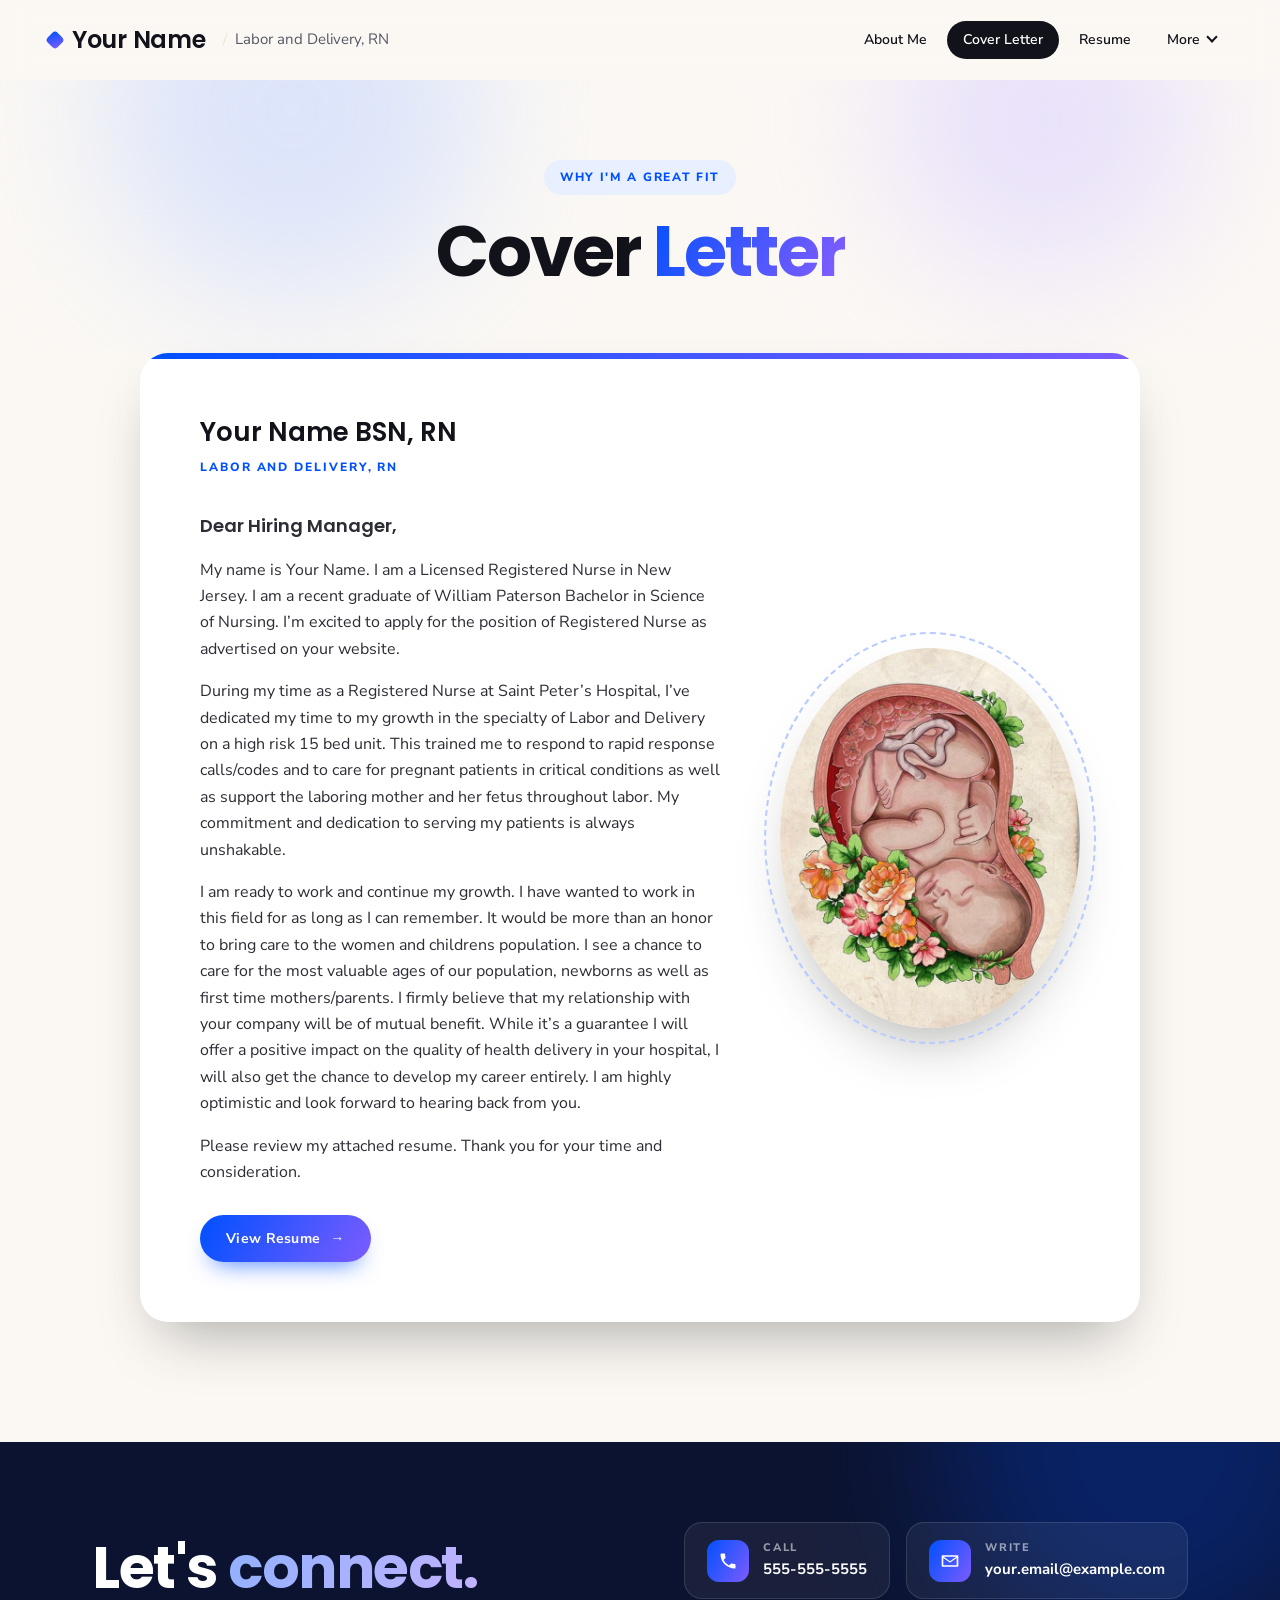
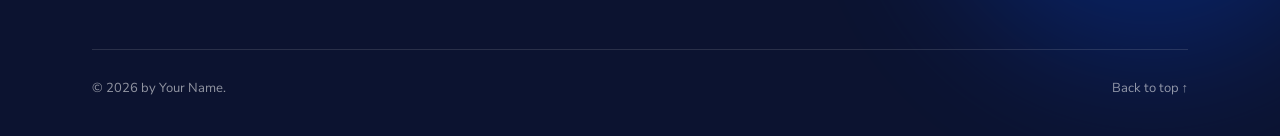
==== cover-letter.html @ bca7ead1 "Force browsers to load the new stylesheet Co-Authored-By: Claude Opus 5.5 (1M context) <noreply@anth" ====
<!doctype html>
<html lang="en">
<head>
  <meta charset="utf-8">
  <meta name="viewport" content="width=device-width, initial-scale=1">
  <title>Cover Letter | Your Name</title>
  <script>document.documentElement.classList.add("js")</script>
  <link rel="preconnect" href="https://fonts.googleapis.com">
  <link rel="preconnect" href="https://fonts.gstatic.com" crossorigin>
  <link href="https://fonts.googleapis.com/css2?family=Nunito+Sans:wght@400;600;700;800&family=Poppins:wght@500;600;700&display=swap" rel="stylesheet">
  <link rel="stylesheet" href="style.css?v=2">
</head>
<body>
  <header class="site-header" id="top">
    <a class="brand" href="index.html">
      <span class="brand-name">Your Name</span>
      <span class="brand-tag">Labor and Delivery, RN</span>
    </a>
    <button class="menu-toggle" aria-label="Menu" aria-expanded="false"><span></span><span></span><span></span></button>
    <nav class="nav">
      <a href="index.html">About Me</a>
      <a href="cover-letter.html" class="active">Cover Letter</a>
      <a href="resume.html">Resume</a>
      <div class="more">
        <button>More</button>
        <div class="dropdown"><div class="dropdown-inner">
          <a href="reference-request.html">Reference Request</a>
          <a href="references.html">References</a>
        </div></div>
      </div>
    </nav>
  </header>

  <main>
    <section class="page-hero">
      <div class="blob blob-blue"></div>
      <div class="blob blob-violet"></div>
      <div class="container">
        <div class="eyebrow reveal">Why I'm a great fit</div>
        <h1 class="reveal" style="--d:.1s">Cover <span class="grad-text">Letter</span></h1>
      </div>
    </section>

    <section class="section">
      <div class="container">
        <div class="letter-card with-art reveal">
          <div class="letter">
            <h2>Your Name BSN, RN</h2>
            <div class="role-line">Labor and Delivery, RN</div>
            <p class="salutation">Dear Hiring Manager,</p>
            <p>My name is Your Name. I am a Licensed Registered Nurse in New Jersey. I am a recent graduate of William Paterson Bachelor in Science of Nursing. I’m excited to apply for the position of Registered Nurse as advertised on your website.</p>
            <p>During my time as a Registered Nurse at Saint Peter’s Hospital, I’ve dedicated my time to my growth in the specialty of Labor and Delivery on a high risk 15 bed unit. This trained me to respond to rapid response calls/codes and to care for pregnant patients in critical conditions as well as support the laboring mother and her fetus throughout labor. My commitment and dedication to serving my patients is always unshakable.</p>
            <p>I am ready to work and continue my growth. I have wanted to work in this field for as long as I can remember. It would be more than an honor to bring care to the women and childrens population. I see a chance to care for the most valuable ages of our population, newborns as well as first time mothers/parents. I firmly believe that my relationship with your company will be of mutual benefit. While it’s a guarantee I will offer a positive impact on the quality of health delivery in your hospital, I will also get the chance to develop my career entirely. I am highly optimistic and look forward to hearing back from you.</p>
            <p>Please review my attached resume. Thank you for your time and consideration.</p>
            <a class="btn" href="resume.html" style="margin-top:14px">View Resume <span class="arrow">→</span></a>
          </div>
          <div class="art-col">
            <img class="art" src="images/cover-letter.jpg" alt="">
          </div>
        </div>
      </div>
    </section>
  </main>

  <footer class="site-footer">
    <div class="blob blob-blue"></div>
    <div class="container">
      <div class="footer-top">
        <h2>Let's <span class="light">connect.</span></h2>
        <div class="contact-cards">
          <a class="contact-card" href="tel:5555555555">
            <span class="ic"><svg viewBox="0 0 24 24"><path d="M6.6 10.8a15.1 15.1 0 0 0 6.6 6.6l2.2-2.2a1 1 0 0 1 1-.25c1.1.37 2.3.57 3.6.57a1 1 0 0 1 1 1V20a1 1 0 0 1-1 1A17 17 0 0 1 3 4a1 1 0 0 1 1-1h3.5a1 1 0 0 1 1 1c0 1.25.2 2.45.57 3.57a1 1 0 0 1-.25 1z"/></svg></span>
            <span><span class="label">Call</span><span class="value">555-555-5555</span></span>
          </a>
          <a class="contact-card" href="mailto:your.email@example.com">
            <span class="ic"><svg viewBox="0 0 24 24"><path d="M3 5h18a1 1 0 0 1 1 1v12a1 1 0 0 1-1 1H3a1 1 0 0 1-1-1V6a1 1 0 0 1 1-1zm1.4 2L12 12.2 19.6 7zM20 8.4l-7.4 5.1a1 1 0 0 1-1.2 0L4 8.4V17h16z"/></svg></span>
            <span><span class="label">Write</span><span class="value">your.email@example.com</span></span>
          </a>
        </div>
      </div>
      <div class="footer-bottom">
        <span>© 2026 by Your Name.</span>
        <a href="#top">Back to top ↑</a>
      </div>
    </div>
  </footer>
  <script src="script.js?v=2"></script>
</body>
</html>
---- style.css ----
/* ===== Colors & fonts (change these to restyle the whole site) ===== */
:root {
  --blue: #0050ff;
  --violet: #7c5cff;
  --sky: #e8efff;
  --beige: #e6dace;
  --beige-light: #f4ece6;
  --cream: #fbf8f4;
  --ink: #12131a;
  --ink-soft: #555763;
  --line: #e9e2da;
  --navy: #0c1330;
  --white: #fff;
  --grad: linear-gradient(120deg, var(--blue) 0%, var(--violet) 100%);
  --radius: 22px;
  --shadow: 0 10px 30px -12px rgba(46, 44, 41, .25);
  --shadow-lg: 0 30px 60px -22px rgba(46, 44, 41, .4);
  --heading-font: "Poppins", sans-serif;
  --body-font: "Nunito Sans", "Avenir", Helvetica, Arial, sans-serif;
}

* { box-sizing: border-box; margin: 0; padding: 0; }
html { -webkit-text-size-adjust: 100%; scroll-behavior: smooth; }
body {
  font-family: var(--body-font);
  color: var(--ink);
  background: var(--cream);
  font-size: 15px;
  line-height: 1.65;
  overflow-x: hidden;
}
a { color: inherit; }
img { display: block; max-width: 100%; }
.container { max-width: 1160px; margin: 0 auto; padding: 0 32px; position: relative; z-index: 1; }
.grad-text {
  background: linear-gradient(120deg, var(--blue), var(--violet), var(--blue));
  background-size: 200% 100%;
  -webkit-background-clip: text; background-clip: text; color: transparent;
  animation: shimmer 8s ease-in-out infinite alternate;
}

/* ===== Header ===== */
.site-header {
  position: sticky; top: 0; z-index: 50;
  display: flex; align-items: center; justify-content: space-between;
  padding: 20px 48px;
  background: rgba(251, 248, 244, .78);
  -webkit-backdrop-filter: blur(14px); backdrop-filter: blur(14px);
  transition: box-shadow .3s, padding .3s;
}
.site-header.scrolled { padding: 12px 48px; box-shadow: 0 1px 0 var(--line), 0 10px 30px -18px rgba(0,0,0,.25); }
.brand { display: flex; align-items: center; gap: 18px; text-decoration: none; }
.brand-name {
  display: flex; align-items: center; gap: 10px;
  font-family: var(--heading-font); font-weight: 600; font-size: 24px; letter-spacing: -.3px;
}
.brand-name::before { content: ""; width: 14px; height: 14px; border-radius: 4px; background: var(--grad); transform: rotate(45deg); }
.brand-tag { font-size: 15px; color: var(--ink-soft); }
.brand-tag::before { content: "/"; margin-right: 8px; color: var(--line); }

.nav { display: flex; align-items: center; gap: 4px; }
.nav a, .nav button {
  font: 600 14px var(--body-font); text-decoration: none; color: var(--ink);
  background: none; border: 0; cursor: pointer;
  padding: 9px 16px; border-radius: 999px; line-height: 1.4;
  transition: background .2s, color .2s;
}
.nav a:hover, .nav button:hover { background: rgba(0, 80, 255, .08); color: var(--blue); }
.nav a.active, .nav button.active { background: var(--ink); color: var(--white); }
.nav .more { position: relative; }
.nav .more > button::after {
  content: ""; display: inline-block; width: 6px; height: 6px; margin-left: 8px;
  border-right: 2px solid currentColor; border-bottom: 2px solid currentColor;
  transform: rotate(45deg); position: relative; top: -3px;
}
.nav .dropdown { display: none; position: absolute; right: 0; top: 100%; padding-top: 10px; min-width: 210px; }
.nav .dropdown-inner { background: var(--white); border: 1px solid var(--line); border-radius: 16px; padding: 8px; box-shadow: var(--shadow-lg); }
.nav .dropdown a { display: block; border-radius: 10px; padding: 10px 14px; }
.nav .dropdown a.active { background: var(--sky); color: var(--blue); }
.nav .more:hover .dropdown, .nav .more.open .dropdown { display: block; }
.menu-toggle { display: none; background: none; border: 0; cursor: pointer; padding: 8px; }
.menu-toggle span { display: block; width: 24px; height: 2px; background: var(--ink); margin: 5px 0; border-radius: 2px; transition: transform .3s, opacity .3s; }
.menu-toggle.open span:nth-child(1) { transform: translateY(7px) rotate(45deg); }
.menu-toggle.open span:nth-child(2) { opacity: 0; }
.menu-toggle.open span:nth-child(3) { transform: translateY(-7px) rotate(-45deg); }

/* ===== Buttons, chips, eyebrow ===== */
.btn {
  display: inline-flex; align-items: center; gap: 10px;
  background: var(--grad); color: var(--white);
  font: 700 14px var(--body-font); letter-spacing: .3px; text-decoration: none;
  padding: 14px 26px; border-radius: 999px; border: 0;
  box-shadow: 0 12px 24px -12px rgba(0, 80, 255, .8);
  transition: transform .2s, box-shadow .2s, background .2s, color .2s;
}
.btn:hover { transform: translateY(-2px); box-shadow: 0 18px 30px -12px rgba(0, 80, 255, .85); }
.btn .arrow { transition: transform .2s; }
.btn:hover .arrow { transform: translateX(4px); }
.btn-ghost { background: transparent; color: var(--ink); box-shadow: inset 0 0 0 1.5px var(--ink); }
.btn-ghost:hover { background: var(--ink); color: var(--white); box-shadow: inset 0 0 0 1.5px var(--ink); }
.eyebrow {
  display: inline-flex; align-items: center; gap: 10px;
  font-weight: 800; font-size: 12px; letter-spacing: .14em; text-transform: uppercase;
  color: var(--blue); background: var(--sky); padding: 8px 16px; border-radius: 999px;
}
.eyebrow .dot { width: 8px; height: 8px; border-radius: 50%; background: var(--blue); animation: pulse 2s infinite; }
.chips { display: flex; flex-wrap: wrap; gap: 10px; }
.chip { background: var(--white); border: 1px solid var(--line); border-radius: 999px; padding: 8px 16px; font-weight: 700; font-size: 13px; }

/* Soft blurred color blobs used as background decoration */
.blob { position: absolute; border-radius: 50%; filter: blur(70px); opacity: .6; pointer-events: none; z-index: 0; }
.blob-blue { background: #c9d8ff; }
.blob-beige { background: var(--beige); }
.blob-violet { background: #ddd3ff; }

/* ===== Home ===== */
.hero { position: relative; overflow: hidden; padding: 70px 0 120px; }
.hero .blob-blue { width: 460px; height: 460px; top: -140px; right: -100px; }
.hero .blob-beige { width: 420px; height: 420px; bottom: -160px; left: -120px; }
.hero .container { display: flex; flex-direction: column; align-items: center; gap: 70px; text-align: center; }
.portrait { position: relative; width: 380px; max-width: 100%; }
.portrait::before {
  content: ""; position: absolute; inset: -28px 50px 60px -28px;
  background: var(--beige); border-radius: 36px; transform: rotate(-6deg); z-index: -1;
}
.profile-card {
  position: relative; background: var(--white); border-radius: 28px; box-shadow: var(--shadow-lg);
  padding: 44px 32px 0; text-align: center; overflow: hidden; transition: transform .4s;
}
.profile-card:hover { transform: translateY(-6px) rotate(-1deg); }
.photo-ring { width: 230px; height: 230px; margin: 0 auto 28px; border-radius: 50%; padding: 5px; background: var(--grad); }
.photo { width: 100%; height: 100%; border-radius: 50%; object-fit: cover; border: 5px solid var(--white); background: var(--white); }
.profile-card h2 { font: 600 28px/1.2 var(--heading-font); }
.profile-card .role { font-size: 13px; font-weight: 700; letter-spacing: .3em; text-transform: uppercase; color: var(--ink-soft); margin: 16px 0 30px; }
.social { margin: 0 -32px; border-top: 1px solid var(--line); display: flex; justify-content: center; padding: 16px; }
.social a { width: 44px; height: 44px; border-radius: 50%; display: grid; place-items: center; background: var(--sky); transition: background .2s, transform .2s; }
.social a svg { width: 18px; height: 18px; fill: var(--blue); transition: fill .2s; }
.social a:hover { background: var(--blue); transform: translateY(-2px); }
.social a:hover svg { fill: var(--white); }
.badge-float {
  position: absolute; right: -34px; top: 54px; z-index: 2;
  background: var(--ink); color: var(--white); font: 600 13px var(--heading-font);
  padding: 10px 16px; border-radius: 14px; box-shadow: var(--shadow-lg);
  animation: float 5s ease-in-out infinite;
}
.badge-float::before { content: "✦ "; color: #9db6ff; }
.hero-text h1 {
  font: 700 clamp(72px, 10vw, 132px)/.95 var(--heading-font); letter-spacing: -4px;
  margin: 22px 0 14px; display: flex; align-items: center; justify-content: center; gap: 18px;
}
.hero-text { max-width: 720px; }
.hero-text h1 .grad-text { padding-bottom: 6px; }
.wave { font-size: .55em; display: inline-block; transform-origin: 70% 70%; animation: wave 2.6s ease-in-out infinite; }
.hero-text .sub { font: 500 26px var(--heading-font); }
.hero-text p { max-width: 660px; color: var(--ink-soft); font-size: 17px; margin: 24px auto 34px; }
.actions { display: flex; gap: 14px; flex-wrap: wrap; justify-content: center; }
.hero-text .chips { margin-top: 36px; justify-content: center; }

/* ===== Subpage header ===== */
.page-hero { position: relative; overflow: hidden; text-align: center; padding: 80px 0 64px; }
.page-hero .blob-blue { width: 380px; height: 380px; top: -160px; left: 8%; }
.page-hero .blob-violet { width: 320px; height: 320px; top: -120px; right: 6%; }
.page-hero h1 { font: 700 clamp(40px, 6vw, 70px)/1.05 var(--heading-font); letter-spacing: -2px; margin-top: 20px; }
.section { padding-bottom: 120px; position: relative; }

/* ===== Resume ===== */
.resume { max-width: 960px; }
.section-head { display: flex; justify-content: space-between; align-items: center; gap: 20px; margin-bottom: 36px; }
.section-head h2 { font: 700 30px var(--heading-font); display: flex; align-items: center; gap: 14px; }
.section-head h2 .count { font: 800 12px var(--body-font); color: var(--blue); background: var(--sky); border-radius: 999px; padding: 4px 12px; }
.section-head.spaced { margin-top: 90px; }
.timeline { position: relative; padding-left: 46px; }
.timeline::before { content: ""; position: absolute; left: 11px; top: 10px; bottom: 10px; width: 2px; background: linear-gradient(var(--blue), var(--violet), transparent); }
.entry {
  position: relative; background: var(--white); border-radius: var(--radius); box-shadow: var(--shadow);
  padding: 36px 40px; margin-bottom: 28px;
  display: grid; grid-template-columns: 250px 1fr; gap: 40px;
  transition: transform .3s, box-shadow .3s;
}
.entry:hover { transform: translateY(-4px); box-shadow: var(--shadow-lg); }
.entry::before {
  content: ""; position: absolute; left: -43px; top: 42px; width: 18px; height: 18px; border-radius: 50%;
  background: var(--white); border: 4px solid var(--blue); box-shadow: 0 0 0 6px var(--cream);
}
.when { display: inline-block; font: 600 13px var(--heading-font); color: var(--blue); background: var(--sky); padding: 6px 14px; border-radius: 999px; margin-bottom: 16px; }
.entry .title { font: 600 20px/1.3 var(--heading-font); }
.entry .place { font-size: 14px; color: var(--ink-soft); margin-top: 6px; }
.entry .loc { font-size: 13px; color: var(--ink-soft); margin-top: 6px; display: flex; align-items: center; gap: 8px; }
.entry .loc::before { content: ""; width: 7px; height: 7px; border-radius: 50%; background: var(--violet); }
.entry .lead { font-weight: 800; margin-bottom: 14px; }
.entry .degree { font-weight: 800; font-size: 14px; margin-top: 10px; }
.entry .desc { color: var(--ink-soft); font-size: 16px; align-self: center; }
.checklist { list-style: none; display: grid; gap: 10px; }
.checklist li { position: relative; padding-left: 30px; font-size: 14.5px; line-height: 1.5; }
.checklist li::before {
  content: ""; position: absolute; left: 0; top: 1px; width: 19px; height: 19px; border-radius: 50%;
  background: var(--sky) url("data:image/svg+xml,%3Csvg xmlns='http://www.w3.org/2000/svg' viewBox='0 0 16 16'%3E%3Cpath d='M3.5 8.5l3 3 6-6.5' fill='none' stroke='%230050ff' stroke-width='2.4' stroke-linecap='round' stroke-linejoin='round'/%3E%3C/svg%3E") center / 11px no-repeat;
}

/* ===== Letters (cover letter + reference request) ===== */
.letter-card {
  position: relative; overflow: hidden; margin: 0 auto;
  background: var(--white); border-radius: 28px; box-shadow: var(--shadow-lg);
  padding: 60px;
}
.letter-card::before { content: ""; position: absolute; left: 0; top: 0; right: 0; height: 6px; background: var(--grad); }
.letter-card.with-art { max-width: 1000px; display: grid; grid-template-columns: 1fr 300px; gap: 60px; }
.letter-card.narrow { max-width: 780px; }
.letter h2 { font: 600 26px var(--heading-font); }
.letter .role-line { color: var(--blue); font-weight: 800; font-size: 12px; letter-spacing: .16em; text-transform: uppercase; margin: 6px 0 34px; }
.letter .salutation { font: 600 18px var(--heading-font); margin-bottom: 18px; }
.letter p { margin-bottom: 16px; color: #2c2d35; font-size: 16px; }
.letter .signature { margin-top: 30px; font: 600 16px var(--heading-font); }
.callout {
  display: flex; align-items: center; gap: 14px; margin: 6px 0 22px;
  background: var(--sky); border-radius: 16px; padding: 16px 20px; font: 600 15px var(--heading-font); color: var(--blue);
}
.callout::before { content: "→"; font-size: 20px; }
.art-col { position: relative; align-self: center; }
.art-col::before { content: ""; position: absolute; inset: -16px; border-radius: 50%; border: 2px dashed #b9cbff; }
.art { width: 100%; aspect-ratio: 300 / 380; border-radius: 50%; object-fit: cover; box-shadow: var(--shadow-lg); }

/* ===== References ===== */
.refs-banner { position: relative; border-radius: 28px; overflow: hidden; height: 240px; margin-bottom: 44px; box-shadow: var(--shadow); }
.refs-banner img { width: 100%; height: 100%; object-fit: cover; }
.refs-banner::after { content: ""; position: absolute; inset: 0; background: linear-gradient(90deg, rgba(12,19,48,.55), rgba(12,19,48,0) 60%); }
.refs-banner p { position: absolute; left: 40px; bottom: 34px; z-index: 1; color: var(--white); font: 600 24px/1.3 var(--heading-font); max-width: 380px; }
.ref-grid { display: grid; grid-template-columns: repeat(3, 1fr); gap: 24px; }
.ref-card { background: var(--white); border-radius: var(--radius); box-shadow: var(--shadow); padding: 28px; transition: transform .3s, box-shadow .3s; }
.ref-card:hover { transform: translateY(-4px); box-shadow: var(--shadow-lg); }
.ref-top { display: flex; gap: 14px; align-items: center; margin-bottom: 16px; }
.avatar { width: 52px; height: 52px; flex-shrink: 0; border-radius: 16px; background: var(--grad); display: grid; place-items: center; }
.avatar svg { width: 24px; height: 24px; fill: var(--white); }
.ref-name { font: 600 16px/1.3 var(--heading-font); }
.ref-title { font-size: 13px; font-weight: 800; color: var(--blue); }
.ref-org { font-size: 14px; color: var(--ink-soft); margin-bottom: 14px; }
.ref-contact a {
  display: flex; align-items: center; gap: 10px; margin-top: 8px; padding: 10px 12px;
  border-radius: 12px; background: var(--cream); font-size: 14px; text-decoration: none;
  overflow-wrap: anywhere; transition: background .2s, color .2s;
}
.ref-contact a:hover { background: var(--sky); color: var(--blue); }
.ref-contact svg { width: 16px; height: 16px; flex-shrink: 0; fill: currentColor; }

/* ===== Footer ===== */
.site-footer { position: relative; overflow: hidden; background: var(--navy); color: var(--white); padding: 80px 0 36px; }
.site-footer .blob { opacity: .25; }
.site-footer .blob-blue { width: 420px; height: 420px; top: -200px; right: -80px; background: var(--blue); }
.footer-top { display: flex; justify-content: space-between; align-items: flex-end; gap: 40px; flex-wrap: wrap; padding-bottom: 50px; border-bottom: 1px solid rgba(255,255,255,.12); }
.footer-top h2 { font: 700 clamp(38px, 5vw, 58px)/1.05 var(--heading-font); letter-spacing: -1.5px; }
.footer-top h2 .light { background: linear-gradient(120deg, #8fb0ff, #c3b3ff); -webkit-background-clip: text; background-clip: text; color: transparent; }
.contact-cards { display: flex; gap: 16px; flex-wrap: wrap; }
.contact-card {
  display: flex; align-items: center; gap: 14px; text-decoration: none; color: var(--white);
  background: rgba(255,255,255,.06); border: 1px solid rgba(255,255,255,.12); border-radius: 18px; padding: 16px 22px;
  transition: background .2s, transform .2s;
}
.contact-card:hover { background: rgba(255,255,255,.12); transform: translateY(-3px); }
.contact-card .ic { width: 42px; height: 42px; flex-shrink: 0; border-radius: 12px; background: var(--grad); display: grid; place-items: center; }
.contact-card .ic svg { width: 20px; height: 20px; fill: var(--white); }
.contact-card .label { display: block; font-size: 11px; font-weight: 800; letter-spacing: .16em; text-transform: uppercase; color: rgba(255,255,255,.55); }
.contact-card .value { font-weight: 700; font-size: 15px; }
.footer-bottom { display: flex; justify-content: space-between; gap: 20px; padding-top: 28px; font-size: 13px; color: rgba(255,255,255,.55); }
.footer-bottom a { text-decoration: none; }
.footer-bottom a:hover { color: var(--white); }

/* ===== Scroll-in animation ===== */
.js .reveal { opacity: 0; transform: translateY(26px); transition: opacity .8s ease, transform .8s cubic-bezier(.2,.7,.2,1); transition-delay: var(--d, 0s); }
.js .reveal.in { opacity: 1; transform: none; }

@keyframes shimmer { from { background-position: 0% 50%; } to { background-position: 100% 50%; } }
@keyframes float { 0%, 100% { transform: translateY(0); } 50% { transform: translateY(-10px); } }
@keyframes pulse { 0% { box-shadow: 0 0 0 0 rgba(0,80,255,.5); } 70% { box-shadow: 0 0 0 10px rgba(0,80,255,0); } 100% { box-shadow: 0 0 0 0 rgba(0,80,255,0); } }
@keyframes wave { 0%, 60%, 100% { transform: rotate(0); } 10%, 30% { transform: rotate(16deg); } 20%, 40% { transform: rotate(-8deg); } }

@media (prefers-reduced-motion: reduce) {
  *, *::before, *::after { animation: none !important; transition: none !important; }
  .js .reveal { opacity: 1; transform: none; }
  html { scroll-behavior: auto; }
}

/* ===== Tablet & phone ===== */
@media (max-width: 1000px) {
  .ref-grid { grid-template-columns: repeat(2, 1fr); }
}
@media (max-width: 860px) {
  .container { padding: 0 16px; }
  .site-header, .site-header.scrolled { padding: 12px 16px; }
  .brand { flex-direction: column; align-items: flex-start; gap: 0; }
  .brand-name { font-size: 20px; }
  .brand-tag { font-size: 13px; }
  .menu-toggle { display: block; }
  .nav {
    display: none; position: absolute; top: 100%; left: 0; right: 0;
    flex-direction: column; align-items: stretch; gap: 2px;
    background: var(--cream); padding: 10px 16px 20px; box-shadow: 0 20px 30px -20px rgba(0,0,0,.3);
  }
  .nav.open { display: flex; }
  .nav a, .nav button { font-size: 16px; padding: 12px 16px; text-align: left; }
  .nav .more > button { display: none; }
  .nav .dropdown { display: block; position: static; padding: 0; }
  .nav .dropdown-inner { border: 0; box-shadow: none; padding: 0; background: none; }
  .nav .dropdown a { padding: 12px 16px; border-radius: 999px; }
  .nav .dropdown a.active { background: var(--ink); color: var(--white); }

  .hero { padding: 50px 0 80px; }
  .hero .container { gap: 56px; }
  .portrait { width: calc(100% - 30px); max-width: 340px; }
  .photo-ring { width: 200px; height: 200px; }
  .badge-float { right: -14px; }
  .hero-text h1 { letter-spacing: -2px; }
  .hero-text .sub { font-size: 21px; }

  .page-hero { padding: 50px 0 40px; }
  .section { padding-bottom: 80px; }
  .section-head { flex-wrap: wrap; }
  .section-head h2 { font-size: 24px; }
  .section-head.spaced { margin-top: 60px; }
  .timeline { padding-left: 30px; }
  .timeline::before { left: 7px; }
  .entry { grid-template-columns: 1fr; gap: 18px; padding: 26px 22px; }
  .entry::before { left: -31px; top: 32px; width: 16px; height: 16px; }

  .letter-card, .letter-card.with-art { grid-template-columns: 1fr; gap: 40px; padding: 40px 22px; }
  .art-col { max-width: 240px; width: 100%; margin: 10px auto 0; }

  .refs-banner { height: 180px; }
  .refs-banner p { left: 22px; bottom: 22px; font-size: 19px; }
  .ref-grid { grid-template-columns: 1fr; }

  .site-footer { padding: 60px 0 30px; }
  .contact-card { width: 100%; }
  .footer-bottom { flex-direction: column; }
}
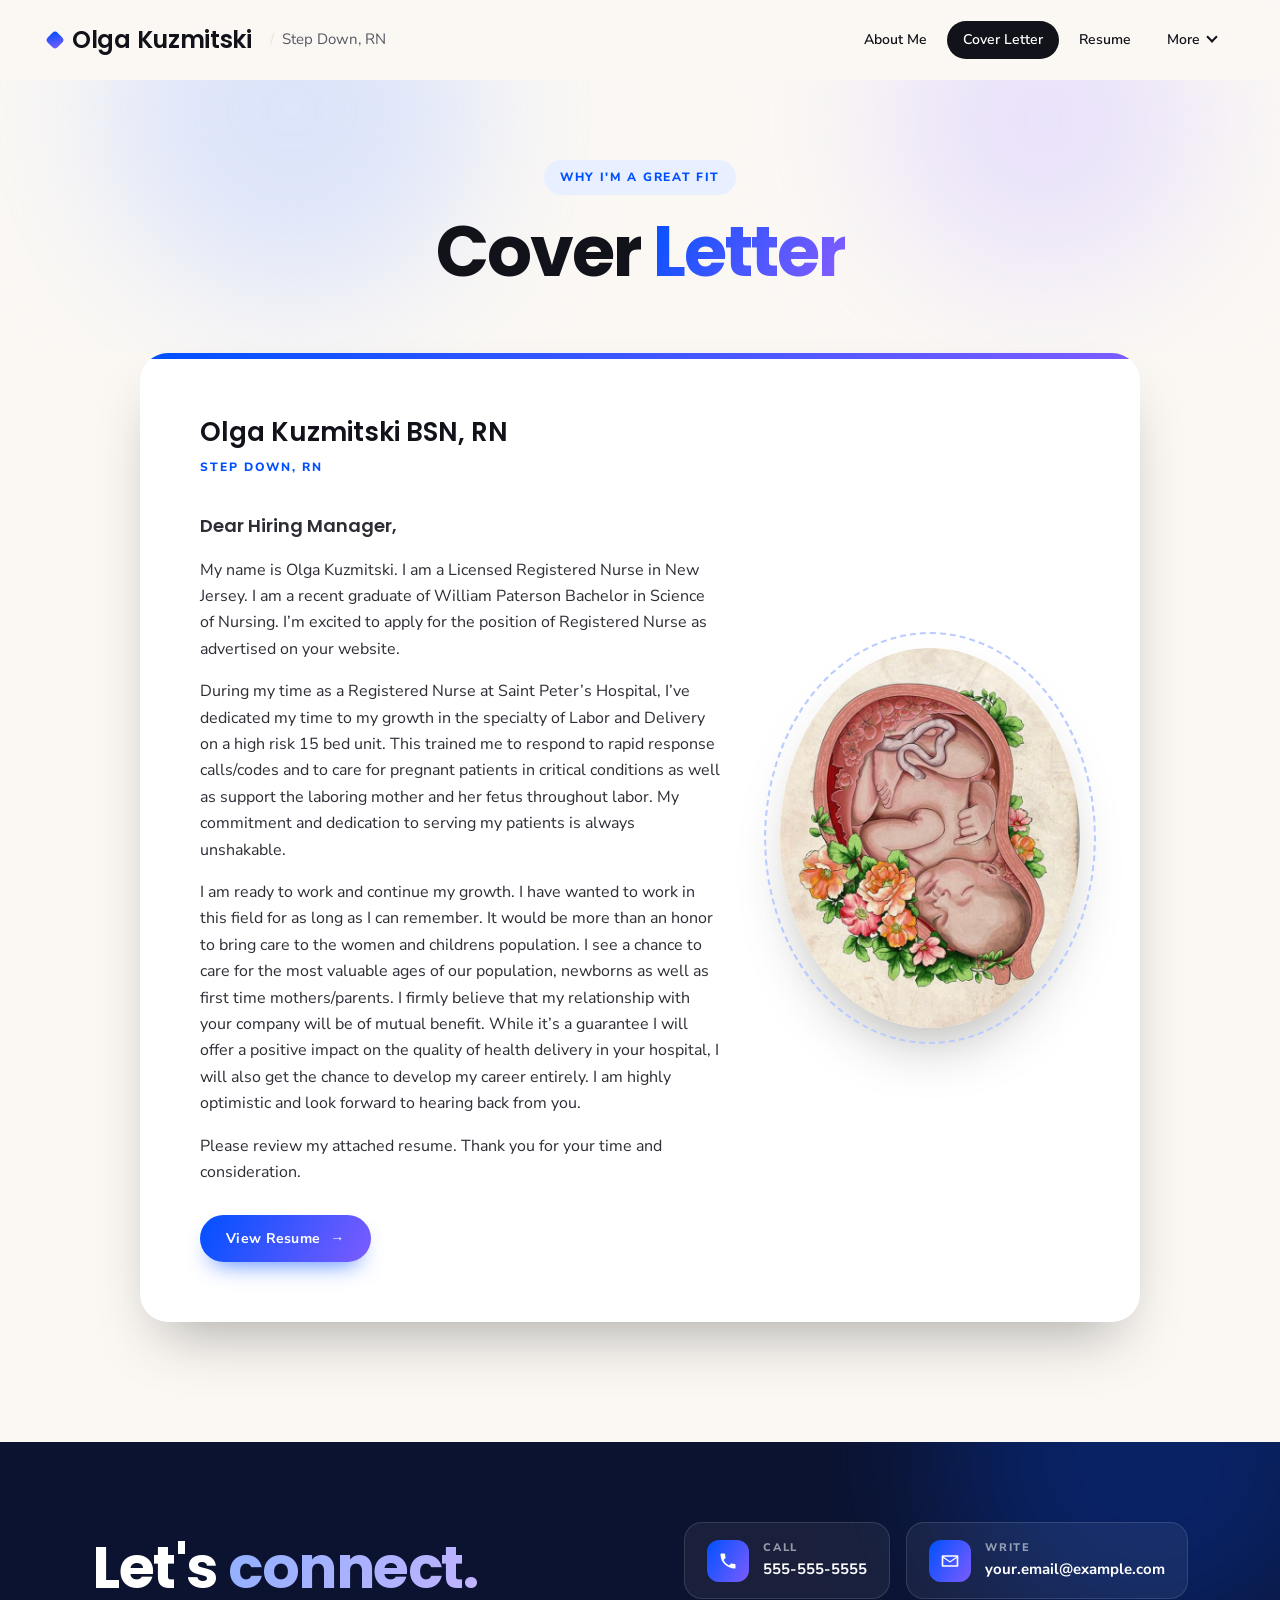
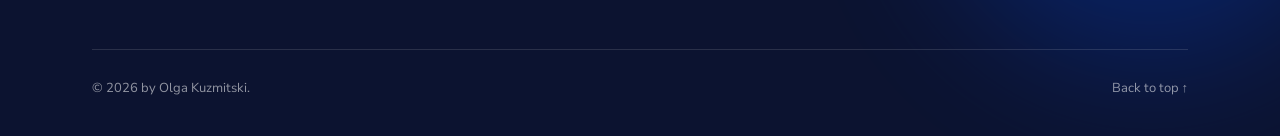
==== commit bcca471a: "Use Olga's name and Step Down title; show full-size rectangular headshot Co-Authored-By: Claude Opus" ====
--- a/cover-letter.html
+++ b/cover-letter.html
@@ -3,18 +3,18 @@
 <head>
   <meta charset="utf-8">
   <meta name="viewport" content="width=device-width, initial-scale=1">
-  <title>Cover Letter | Your Name</title>
+  <title>Cover Letter | Olga Kuzmitski</title>
   <script>document.documentElement.classList.add("js")</script>
   <link rel="preconnect" href="https://fonts.googleapis.com">
   <link rel="preconnect" href="https://fonts.gstatic.com" crossorigin>
   <link href="https://fonts.googleapis.com/css2?family=Nunito+Sans:wght@400;600;700;800&family=Poppins:wght@500;600;700&display=swap" rel="stylesheet">
-  <link rel="stylesheet" href="style.css?v=2">
+  <link rel="stylesheet" href="style.css?v=3">
 </head>
 <body>
   <header class="site-header" id="top">
     <a class="brand" href="index.html">
-      <span class="brand-name">Your Name</span>
-      <span class="brand-tag">Labor and Delivery, RN</span>
+      <span class="brand-name">Olga Kuzmitski</span>
+      <span class="brand-tag">Step Down, RN</span>
     </a>
     <button class="menu-toggle" aria-label="Menu" aria-expanded="false"><span></span><span></span><span></span></button>
     <nav class="nav">
@@ -45,10 +45,10 @@
       <div class="container">
         <div class="letter-card with-art reveal">
           <div class="letter">
-            <h2>Your Name BSN, RN</h2>
-            <div class="role-line">Labor and Delivery, RN</div>
+            <h2>Olga Kuzmitski BSN, RN</h2>
+            <div class="role-line">Step Down, RN</div>
             <p class="salutation">Dear Hiring Manager,</p>
-            <p>My name is Your Name. I am a Licensed Registered Nurse in New Jersey. I am a recent graduate of William Paterson Bachelor in Science of Nursing. I’m excited to apply for the position of Registered Nurse as advertised on your website.</p>
+            <p>My name is Olga Kuzmitski. I am a Licensed Registered Nurse in New Jersey. I am a recent graduate of William Paterson Bachelor in Science of Nursing. I’m excited to apply for the position of Registered Nurse as advertised on your website.</p>
             <p>During my time as a Registered Nurse at Saint Peter’s Hospital, I’ve dedicated my time to my growth in the specialty of Labor and Delivery on a high risk 15 bed unit. This trained me to respond to rapid response calls/codes and to care for pregnant patients in critical conditions as well as support the laboring mother and her fetus throughout labor. My commitment and dedication to serving my patients is always unshakable.</p>
             <p>I am ready to work and continue my growth. I have wanted to work in this field for as long as I can remember. It would be more than an honor to bring care to the women and childrens population. I see a chance to care for the most valuable ages of our population, newborns as well as first time mothers/parents. I firmly believe that my relationship with your company will be of mutual benefit. While it’s a guarantee I will offer a positive impact on the quality of health delivery in your hospital, I will also get the chance to develop my career entirely. I am highly optimistic and look forward to hearing back from you.</p>
             <p>Please review my attached resume. Thank you for your time and consideration.</p>
@@ -79,11 +79,11 @@
         </div>
       </div>
       <div class="footer-bottom">
-        <span>© 2026 by Your Name.</span>
+        <span>© 2026 by Olga Kuzmitski.</span>
         <a href="#top">Back to top ↑</a>
       </div>
     </div>
   </footer>
-  <script src="script.js?v=2"></script>
+  <script src="script.js?v=3"></script>
 </body>
 </html>
--- a/style.css
+++ b/style.css
@@ -118,21 +118,22 @@
 .hero .blob-blue { width: 460px; height: 460px; top: -140px; right: -100px; }
 .hero .blob-beige { width: 420px; height: 420px; bottom: -160px; left: -120px; }
 .hero .container { display: flex; flex-direction: column; align-items: center; gap: 70px; text-align: center; }
-.portrait { position: relative; width: 380px; max-width: 100%; }
+.portrait { position: relative; width: 440px; max-width: 100%; }
 .portrait::before {
   content: ""; position: absolute; inset: -28px 50px 60px -28px;
   background: var(--beige); border-radius: 36px; transform: rotate(-6deg); z-index: -1;
 }
 .profile-card {
   position: relative; background: var(--white); border-radius: 28px; box-shadow: var(--shadow-lg);
-  padding: 44px 32px 0; text-align: center; overflow: hidden; transition: transform .4s;
+  padding: 24px 24px 0; text-align: center; overflow: hidden; transition: transform .4s;
 }
 .profile-card:hover { transform: translateY(-6px) rotate(-1deg); }
-.photo-ring { width: 230px; height: 230px; margin: 0 auto 28px; border-radius: 50%; padding: 5px; background: var(--grad); }
-.photo { width: 100%; height: 100%; border-radius: 50%; object-fit: cover; border: 5px solid var(--white); background: var(--white); }
+/* Photo keeps its own shape (3:4 portrait) so nothing is cropped */
+.photo-ring { width: 100%; aspect-ratio: 3 / 4; margin: 0 0 28px; border-radius: 20px; padding: 4px; background: var(--grad); }
+.photo { width: 100%; height: 100%; border-radius: 16px; object-fit: cover; background: var(--white); }
 .profile-card h2 { font: 600 28px/1.2 var(--heading-font); }
 .profile-card .role { font-size: 13px; font-weight: 700; letter-spacing: .3em; text-transform: uppercase; color: var(--ink-soft); margin: 16px 0 30px; }
-.social { margin: 0 -32px; border-top: 1px solid var(--line); display: flex; justify-content: center; padding: 16px; }
+.social { margin: 0 -24px; border-top: 1px solid var(--line); display: flex; justify-content: center; padding: 16px; }
 .social a { width: 44px; height: 44px; border-radius: 50%; display: grid; place-items: center; background: var(--sky); transition: background .2s, transform .2s; }
 .social a svg { width: 18px; height: 18px; fill: var(--blue); transition: fill .2s; }
 .social a:hover { background: var(--blue); transform: translateY(-2px); }
@@ -305,8 +306,9 @@
 
   .hero { padding: 50px 0 80px; }
   .hero .container { gap: 56px; }
-  .portrait { width: calc(100% - 30px); max-width: 340px; }
-  .photo-ring { width: 200px; height: 200px; }
+  .portrait { width: calc(100% - 30px); max-width: 380px; }
+  .profile-card { padding: 16px 16px 0; }
+  .social { margin: 0 -16px; }
   .badge-float { right: -14px; }
   .hero-text h1 { letter-spacing: -2px; }
   .hero-text .sub { font-size: 21px; }
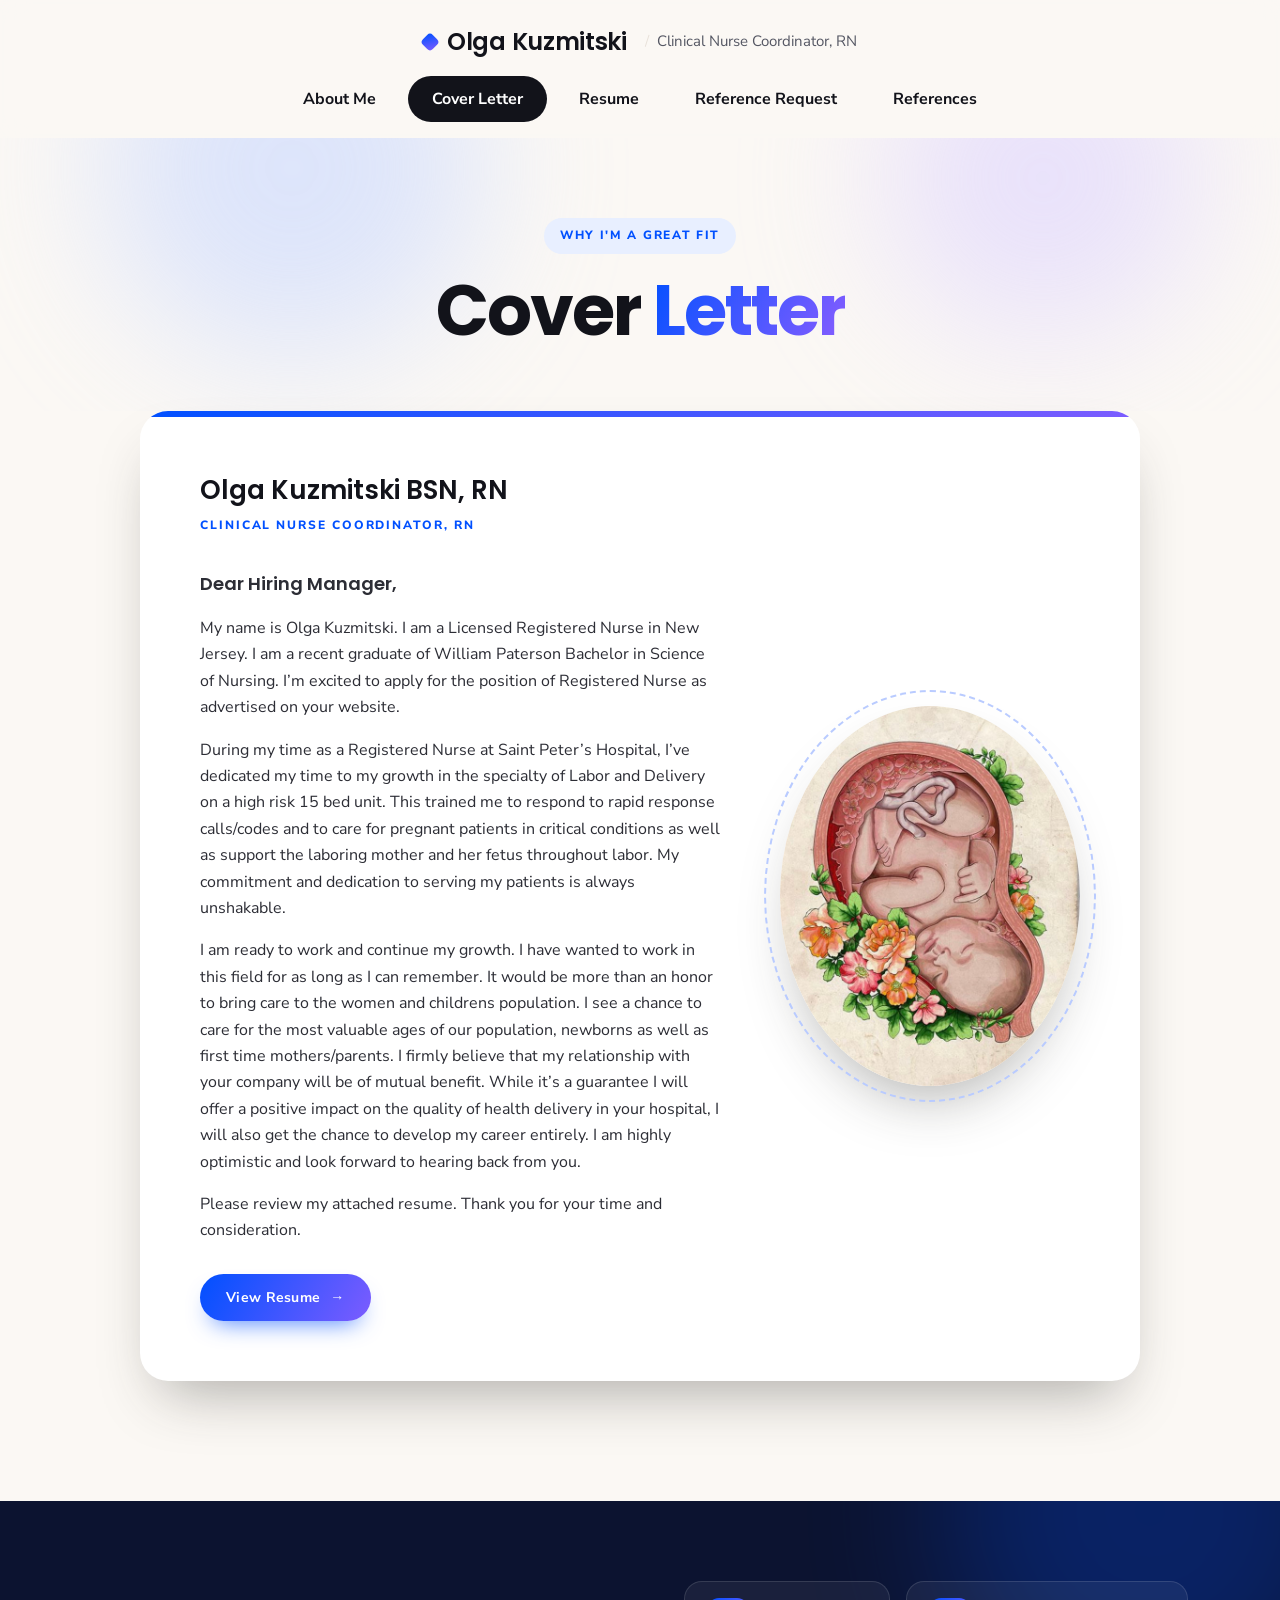
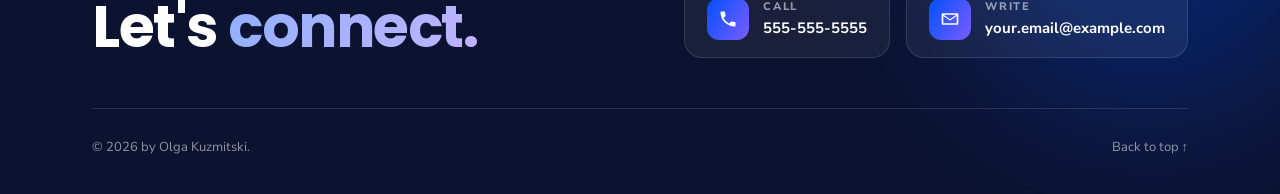
==== commit 1969136e: "Add Olga's About Me text, Clinical Nurse Coordinator title, centered tabs, script Hello Co-Authored-" ====
--- a/cover-letter.html
+++ b/cover-letter.html
@@ -8,26 +8,21 @@
   <link rel="preconnect" href="https://fonts.googleapis.com">
   <link rel="preconnect" href="https://fonts.gstatic.com" crossorigin>
   <link href="https://fonts.googleapis.com/css2?family=Nunito+Sans:wght@400;600;700;800&family=Poppins:wght@500;600;700&display=swap" rel="stylesheet">
-  <link rel="stylesheet" href="style.css?v=3">
+  <link rel="stylesheet" href="style.css?v=4">
 </head>
 <body>
   <header class="site-header" id="top">
     <a class="brand" href="index.html">
       <span class="brand-name">Olga Kuzmitski</span>
-      <span class="brand-tag">Step Down, RN</span>
+      <span class="brand-tag">Clinical Nurse Coordinator, RN</span>
     </a>
     <button class="menu-toggle" aria-label="Menu" aria-expanded="false"><span></span><span></span><span></span></button>
     <nav class="nav">
       <a href="index.html">About Me</a>
       <a href="cover-letter.html" class="active">Cover Letter</a>
       <a href="resume.html">Resume</a>
-      <div class="more">
-        <button>More</button>
-        <div class="dropdown"><div class="dropdown-inner">
-          <a href="reference-request.html">Reference Request</a>
-          <a href="references.html">References</a>
-        </div></div>
-      </div>
+      <a href="reference-request.html">Reference Request</a>
+      <a href="references.html">References</a>
     </nav>
   </header>
 
@@ -46,7 +41,7 @@
         <div class="letter-card with-art reveal">
           <div class="letter">
             <h2>Olga Kuzmitski BSN, RN</h2>
-            <div class="role-line">Step Down, RN</div>
+            <div class="role-line">Clinical Nurse Coordinator, RN</div>
             <p class="salutation">Dear Hiring Manager,</p>
             <p>My name is Olga Kuzmitski. I am a Licensed Registered Nurse in New Jersey. I am a recent graduate of William Paterson Bachelor in Science of Nursing. I’m excited to apply for the position of Registered Nurse as advertised on your website.</p>
             <p>During my time as a Registered Nurse at Saint Peter’s Hospital, I’ve dedicated my time to my growth in the specialty of Labor and Delivery on a high risk 15 bed unit. This trained me to respond to rapid response calls/codes and to care for pregnant patients in critical conditions as well as support the laboring mother and her fetus throughout labor. My commitment and dedication to serving my patients is always unshakable.</p>
@@ -84,6 +79,6 @@
       </div>
     </div>
   </footer>
-  <script src="script.js?v=3"></script>
+  <script src="script.js?v=4"></script>
 </body>
 </html>
--- a/style.css
+++ b/style.css
@@ -40,15 +40,16 @@
 }
 
 /* ===== Header ===== */
+/* Desktop: name on top, all tabs centered underneath */
 .site-header {
   position: sticky; top: 0; z-index: 50;
-  display: flex; align-items: center; justify-content: space-between;
-  padding: 20px 48px;
-  background: rgba(251, 248, 244, .78);
+  display: flex; flex-direction: column; align-items: center; gap: 14px;
+  padding: 22px 32px 16px;
+  background: rgba(251, 248, 244, .82);
   -webkit-backdrop-filter: blur(14px); backdrop-filter: blur(14px);
   transition: box-shadow .3s, padding .3s;
 }
-.site-header.scrolled { padding: 12px 48px; box-shadow: 0 1px 0 var(--line), 0 10px 30px -18px rgba(0,0,0,.25); }
+.site-header.scrolled { padding: 12px 32px 10px; box-shadow: 0 1px 0 var(--line), 0 10px 30px -18px rgba(0,0,0,.25); }
 .brand { display: flex; align-items: center; gap: 18px; text-decoration: none; }
 .brand-name {
   display: flex; align-items: center; gap: 10px;
@@ -58,26 +59,14 @@
 .brand-tag { font-size: 15px; color: var(--ink-soft); }
 .brand-tag::before { content: "/"; margin-right: 8px; color: var(--line); }
 
-.nav { display: flex; align-items: center; gap: 4px; }
-.nav a, .nav button {
-  font: 600 14px var(--body-font); text-decoration: none; color: var(--ink);
-  background: none; border: 0; cursor: pointer;
-  padding: 9px 16px; border-radius: 999px; line-height: 1.4;
+.nav { display: flex; align-items: center; justify-content: center; flex-wrap: wrap; gap: 8px; }
+.nav a {
+  font: 700 16px var(--body-font); text-decoration: none; color: var(--ink);
+  padding: 12px 24px; border-radius: 999px; line-height: 1.4;
   transition: background .2s, color .2s;
 }
-.nav a:hover, .nav button:hover { background: rgba(0, 80, 255, .08); color: var(--blue); }
-.nav a.active, .nav button.active { background: var(--ink); color: var(--white); }
-.nav .more { position: relative; }
-.nav .more > button::after {
-  content: ""; display: inline-block; width: 6px; height: 6px; margin-left: 8px;
-  border-right: 2px solid currentColor; border-bottom: 2px solid currentColor;
-  transform: rotate(45deg); position: relative; top: -3px;
-}
-.nav .dropdown { display: none; position: absolute; right: 0; top: 100%; padding-top: 10px; min-width: 210px; }
-.nav .dropdown-inner { background: var(--white); border: 1px solid var(--line); border-radius: 16px; padding: 8px; box-shadow: var(--shadow-lg); }
-.nav .dropdown a { display: block; border-radius: 10px; padding: 10px 14px; }
-.nav .dropdown a.active { background: var(--sky); color: var(--blue); }
-.nav .more:hover .dropdown, .nav .more.open .dropdown { display: block; }
+.nav a:hover { background: rgba(0, 80, 255, .08); color: var(--blue); }
+.nav a.active { background: var(--ink); color: var(--white); }
 .menu-toggle { display: none; background: none; border: 0; cursor: pointer; padding: 8px; }
 .menu-toggle span { display: block; width: 24px; height: 2px; background: var(--ink); margin: 5px 0; border-radius: 2px; transition: transform .3s, opacity .3s; }
 .menu-toggle.open span:nth-child(1) { transform: translateY(7px) rotate(45deg); }
@@ -132,7 +121,7 @@
 .photo-ring { width: 100%; aspect-ratio: 3 / 4; margin: 0 0 28px; border-radius: 20px; padding: 4px; background: var(--grad); }
 .photo { width: 100%; height: 100%; border-radius: 16px; object-fit: cover; background: var(--white); }
 .profile-card h2 { font: 600 28px/1.2 var(--heading-font); }
-.profile-card .role { font-size: 13px; font-weight: 700; letter-spacing: .3em; text-transform: uppercase; color: var(--ink-soft); margin: 16px 0 30px; }
+.profile-card .role { font-size: 13px; font-weight: 700; letter-spacing: .22em; text-transform: uppercase; color: var(--ink-soft); margin: 16px 0 30px; }
 .social { margin: 0 -24px; border-top: 1px solid var(--line); display: flex; justify-content: center; padding: 16px; }
 .social a { width: 44px; height: 44px; border-radius: 50%; display: grid; place-items: center; background: var(--sky); transition: background .2s, transform .2s; }
 .social a svg { width: 18px; height: 18px; fill: var(--blue); transition: fill .2s; }
@@ -146,14 +135,21 @@
 }
 .badge-float::before { content: "✦ "; color: #9db6ff; }
 .hero-text h1 {
-  font: 700 clamp(72px, 10vw, 132px)/.95 var(--heading-font); letter-spacing: -4px;
-  margin: 22px 0 14px; display: flex; align-items: center; justify-content: center; gap: 18px;
+  /* Elegant handwritten "Hello" */
+  font: 400 clamp(96px, 13vw, 170px)/1.1 "Great Vibes", cursive;
+  margin: 24px 0 0;
 }
 .hero-text { max-width: 720px; }
-.hero-text h1 .grad-text { padding-bottom: 6px; }
-.wave { font-size: .55em; display: inline-block; transform-origin: 70% 70%; animation: wave 2.6s ease-in-out infinite; }
+.hero-text h1 .grad-text {
+  background-image: linear-gradient(120deg, var(--navy), var(--blue) 45%, var(--violet) 80%, var(--navy));
+  padding: 0 .12em .08em;
+}
 .hero-text .sub { font: 500 26px var(--heading-font); }
 .hero-text p { max-width: 660px; color: var(--ink-soft); font-size: 17px; margin: 24px auto 34px; }
+/* About Me text: left-aligned so the longer story is easy to read */
+.hero-text .about { max-width: 680px; margin: 30px auto 38px; text-align: left; }
+.hero-text .about p { margin: 0 0 18px; max-width: none; font-size: 17px; line-height: 1.75; color: var(--ink-soft); }
+.hero-text .about .lead { text-align: center; font: 600 21px/1.4 var(--heading-font); color: var(--ink); margin-bottom: 24px; }
 .actions { display: flex; gap: 14px; flex-wrap: wrap; justify-content: center; }
 .hero-text .chips { margin-top: 36px; justify-content: center; }
 
@@ -272,7 +268,6 @@
 @keyframes shimmer { from { background-position: 0% 50%; } to { background-position: 100% 50%; } }
 @keyframes float { 0%, 100% { transform: translateY(0); } 50% { transform: translateY(-10px); } }
 @keyframes pulse { 0% { box-shadow: 0 0 0 0 rgba(0,80,255,.5); } 70% { box-shadow: 0 0 0 10px rgba(0,80,255,0); } 100% { box-shadow: 0 0 0 0 rgba(0,80,255,0); } }
-@keyframes wave { 0%, 60%, 100% { transform: rotate(0); } 10%, 30% { transform: rotate(16deg); } 20%, 40% { transform: rotate(-8deg); } }
 
 @media (prefers-reduced-motion: reduce) {
   *, *::before, *::after { animation: none !important; transition: none !important; }
@@ -286,7 +281,7 @@
 }
 @media (max-width: 860px) {
   .container { padding: 0 16px; }
-  .site-header, .site-header.scrolled { padding: 12px 16px; }
+  .site-header, .site-header.scrolled { flex-direction: row; justify-content: space-between; padding: 12px 16px; }
   .brand { flex-direction: column; align-items: flex-start; gap: 0; }
   .brand-name { font-size: 20px; }
   .brand-tag { font-size: 13px; }
@@ -297,12 +292,7 @@
     background: var(--cream); padding: 10px 16px 20px; box-shadow: 0 20px 30px -20px rgba(0,0,0,.3);
   }
   .nav.open { display: flex; }
-  .nav a, .nav button { font-size: 16px; padding: 12px 16px; text-align: left; }
-  .nav .more > button { display: none; }
-  .nav .dropdown { display: block; position: static; padding: 0; }
-  .nav .dropdown-inner { border: 0; box-shadow: none; padding: 0; background: none; }
-  .nav .dropdown a { padding: 12px 16px; border-radius: 999px; }
-  .nav .dropdown a.active { background: var(--ink); color: var(--white); }
+  .nav a { font-size: 17px; padding: 13px 18px; }
 
   .hero { padding: 50px 0 80px; }
   .hero .container { gap: 56px; }
@@ -310,7 +300,6 @@
   .profile-card { padding: 16px 16px 0; }
   .social { margin: 0 -16px; }
   .badge-float { right: -14px; }
-  .hero-text h1 { letter-spacing: -2px; }
   .hero-text .sub { font-size: 21px; }
 
   .page-hero { padding: 50px 0 40px; }
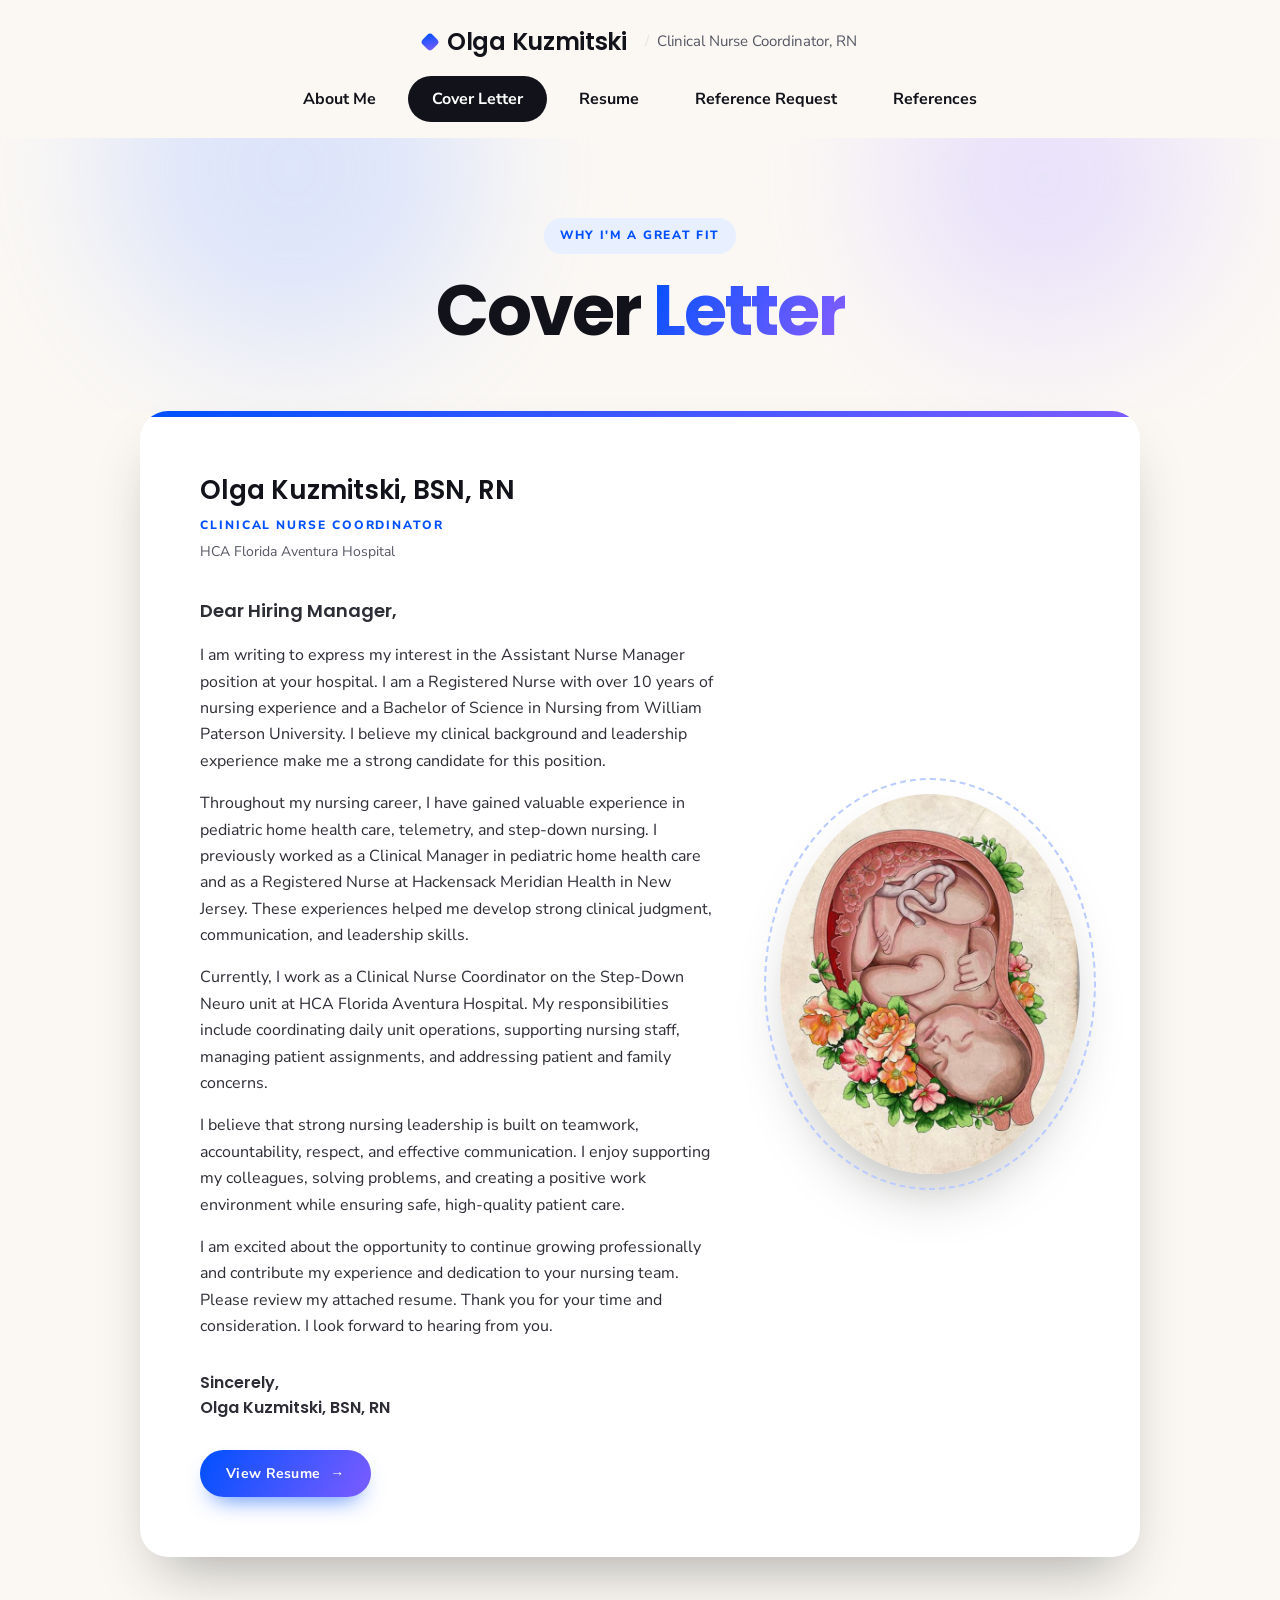
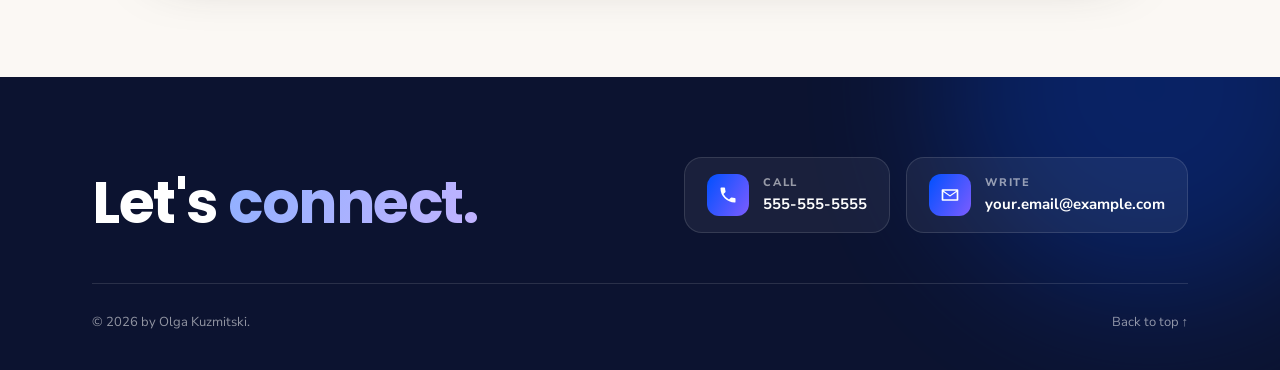
==== commit a21b038b: "Add Olga's resume (page + PDF download) and cover letter; remove Licensed RN badge Co-Authored-By: C" ====
--- a/cover-letter.html
+++ b/cover-letter.html
@@ -8,7 +8,7 @@
   <link rel="preconnect" href="https://fonts.googleapis.com">
   <link rel="preconnect" href="https://fonts.gstatic.com" crossorigin>
   <link href="https://fonts.googleapis.com/css2?family=Nunito+Sans:wght@400;600;700;800&family=Poppins:wght@500;600;700&display=swap" rel="stylesheet">
-  <link rel="stylesheet" href="style.css?v=4">
+  <link rel="stylesheet" href="style.css?v=5">
 </head>
 <body>
   <header class="site-header" id="top">
@@ -40,13 +40,16 @@
       <div class="container">
         <div class="letter-card with-art reveal">
           <div class="letter">
-            <h2>Olga Kuzmitski BSN, RN</h2>
-            <div class="role-line">Clinical Nurse Coordinator, RN</div>
+            <h2>Olga Kuzmitski, BSN, RN</h2>
+            <div class="role-line">Clinical Nurse Coordinator</div>
+            <div class="org-line">HCA Florida Aventura Hospital</div>
             <p class="salutation">Dear Hiring Manager,</p>
-            <p>My name is Olga Kuzmitski. I am a Licensed Registered Nurse in New Jersey. I am a recent graduate of William Paterson Bachelor in Science of Nursing. I’m excited to apply for the position of Registered Nurse as advertised on your website.</p>
-            <p>During my time as a Registered Nurse at Saint Peter’s Hospital, I’ve dedicated my time to my growth in the specialty of Labor and Delivery on a high risk 15 bed unit. This trained me to respond to rapid response calls/codes and to care for pregnant patients in critical conditions as well as support the laboring mother and her fetus throughout labor. My commitment and dedication to serving my patients is always unshakable.</p>
-            <p>I am ready to work and continue my growth. I have wanted to work in this field for as long as I can remember. It would be more than an honor to bring care to the women and childrens population. I see a chance to care for the most valuable ages of our population, newborns as well as first time mothers/parents. I firmly believe that my relationship with your company will be of mutual benefit. While it’s a guarantee I will offer a positive impact on the quality of health delivery in your hospital, I will also get the chance to develop my career entirely. I am highly optimistic and look forward to hearing back from you.</p>
-            <p>Please review my attached resume. Thank you for your time and consideration.</p>
+            <p>I am writing to express my interest in the Assistant Nurse Manager position at your hospital. I am a Registered Nurse with over 10 years of nursing experience and a Bachelor of Science in Nursing from William Paterson University. I believe my clinical background and leadership experience make me a strong candidate for this position.</p>
+            <p>Throughout my nursing career, I have gained valuable experience in pediatric home health care, telemetry, and step-down nursing. I previously worked as a Clinical Manager in pediatric home health care and as a Registered Nurse at Hackensack Meridian Health in New Jersey. These experiences helped me develop strong clinical judgment, communication, and leadership skills.</p>
+            <p>Currently, I work as a Clinical Nurse Coordinator on the Step-Down Neuro unit at HCA Florida Aventura Hospital. My responsibilities include coordinating daily unit operations, supporting nursing staff, managing patient assignments, and addressing patient and family concerns.</p>
+            <p>I believe that strong nursing leadership is built on teamwork, accountability, respect, and effective communication. I enjoy supporting my colleagues, solving problems, and creating a positive work environment while ensuring safe, high-quality patient care.</p>
+            <p>I am excited about the opportunity to continue growing professionally and contribute my experience and dedication to your nursing team. Please review my attached resume. Thank you for your time and consideration. I look forward to hearing from you.</p>
+            <p class="signature">Sincerely,<br>Olga Kuzmitski, BSN, RN</p>
             <a class="btn" href="resume.html" style="margin-top:14px">View Resume <span class="arrow">→</span></a>
           </div>
           <div class="art-col">
@@ -79,6 +82,6 @@
       </div>
     </div>
   </footer>
-  <script src="script.js?v=4"></script>
+  <script src="script.js?v=5"></script>
 </body>
 </html>
--- a/style.css
+++ b/style.css
@@ -127,19 +127,12 @@
 .social a svg { width: 18px; height: 18px; fill: var(--blue); transition: fill .2s; }
 .social a:hover { background: var(--blue); transform: translateY(-2px); }
 .social a:hover svg { fill: var(--white); }
-.badge-float {
-  position: absolute; right: -34px; top: 54px; z-index: 2;
-  background: var(--ink); color: var(--white); font: 600 13px var(--heading-font);
-  padding: 10px 16px; border-radius: 14px; box-shadow: var(--shadow-lg);
-  animation: float 5s ease-in-out infinite;
-}
-.badge-float::before { content: "✦ "; color: #9db6ff; }
+.hero-text { max-width: 720px; }
 .hero-text h1 {
   /* Elegant handwritten "Hello" */
   font: 400 clamp(96px, 13vw, 170px)/1.1 "Great Vibes", cursive;
   margin: 24px 0 0;
 }
-.hero-text { max-width: 720px; }
 .hero-text h1 .grad-text {
   background-image: linear-gradient(120deg, var(--navy), var(--blue) 45%, var(--violet) 80%, var(--navy));
   padding: 0 .12em .08em;
@@ -194,6 +187,35 @@
   background: var(--sky) url("data:image/svg+xml,%3Csvg xmlns='http://www.w3.org/2000/svg' viewBox='0 0 16 16'%3E%3Cpath d='M3.5 8.5l3 3 6-6.5' fill='none' stroke='%230050ff' stroke-width='2.4' stroke-linecap='round' stroke-linejoin='round'/%3E%3C/svg%3E") center / 11px no-repeat;
 }
 
+/* Resume: summary, licenses, earlier roles, education, skills */
+.summary-card { position: relative; overflow: hidden; background: var(--white); border-radius: 28px; box-shadow: var(--shadow-lg); padding: 44px 48px; }
+.summary-card::before { content: ""; position: absolute; left: 0; top: 0; right: 0; height: 6px; background: var(--grad); }
+.summary-head { display: flex; justify-content: space-between; align-items: center; gap: 20px; flex-wrap: wrap; margin-bottom: 22px; }
+.summary-head h2 { font: 600 26px var(--heading-font); }
+.summary-sub { color: var(--blue); font-weight: 800; font-size: 12px; letter-spacing: .16em; text-transform: uppercase; margin-top: 4px; }
+.summary-card p { font-size: 16.5px; line-height: 1.75; color: #2c2d35; }
+.cert-grid { display: grid; grid-template-columns: repeat(4, 1fr); gap: 18px; }
+.cert-card { background: var(--white); border-radius: var(--radius); box-shadow: var(--shadow); padding: 24px 22px; border-top: 4px solid var(--blue); transition: transform .3s, box-shadow .3s; }
+.cert-card:hover { transform: translateY(-4px); box-shadow: var(--shadow-lg); }
+.cert-name { font: 600 16px/1.35 var(--heading-font); }
+.cert-meta { font-size: 13px; color: var(--ink-soft); margin-top: 8px; }
+.cert-exp { display: inline-block; margin-top: 14px; font-size: 12px; font-weight: 800; color: var(--blue); background: var(--sky); padding: 5px 12px; border-radius: 999px; }
+.earlier { background: var(--beige-light); border-radius: var(--radius); padding: 30px 36px; margin-top: 10px; }
+.earlier h3 { font: 600 20px var(--heading-font); margin-bottom: 18px; }
+.earlier-item { display: grid; grid-template-columns: 130px 1fr; gap: 20px; align-items: start; padding: 14px 0; border-top: 1px solid var(--line); font-size: 15px; }
+.earlier-item .when { margin: 0; background: var(--white); text-align: center; }
+.edu-grid { display: grid; grid-template-columns: repeat(2, 1fr); gap: 22px; }
+.edu-card { background: var(--white); border-radius: var(--radius); box-shadow: var(--shadow); padding: 30px 32px; transition: transform .3s, box-shadow .3s; }
+.edu-card:hover { transform: translateY(-4px); box-shadow: var(--shadow-lg); }
+.edu-card .title { font: 600 19px/1.3 var(--heading-font); }
+.edu-card .degree { font-size: 15px; font-weight: 700; margin-top: 8px; }
+.edu-card .honors { font-size: 13px; font-weight: 800; color: var(--violet); margin-top: 8px; }
+.edu-card .loc { font-size: 13px; color: var(--ink-soft); margin-top: 10px; display: flex; align-items: center; gap: 8px; }
+.edu-card .loc::before { content: ""; width: 7px; height: 7px; border-radius: 50%; background: var(--violet); }
+.dev-card { display: flex; align-items: center; gap: 18px; background: var(--white); border-radius: var(--radius); box-shadow: var(--shadow); padding: 22px 28px; font-size: 15.5px; }
+.dev-card .when { margin: 0; }
+.skills .chip { font-size: 14px; padding: 10px 18px; }
+
 /* ===== Letters (cover letter + reference request) ===== */
 .letter-card {
   position: relative; overflow: hidden; margin: 0 auto;
@@ -205,6 +227,8 @@
 .letter-card.narrow { max-width: 780px; }
 .letter h2 { font: 600 26px var(--heading-font); }
 .letter .role-line { color: var(--blue); font-weight: 800; font-size: 12px; letter-spacing: .16em; text-transform: uppercase; margin: 6px 0 34px; }
+.letter .role-line:has(+ .org-line) { margin-bottom: 4px; }
+.letter .org-line { font-size: 14px; color: var(--ink-soft); margin-bottom: 34px; }
 .letter .salutation { font: 600 18px var(--heading-font); margin-bottom: 18px; }
 .letter p { margin-bottom: 16px; color: #2c2d35; font-size: 16px; }
 .letter .signature { margin-top: 30px; font: 600 16px var(--heading-font); }
@@ -278,6 +302,7 @@
 /* ===== Tablet & phone ===== */
 @media (max-width: 1000px) {
   .ref-grid { grid-template-columns: repeat(2, 1fr); }
+  .cert-grid { grid-template-columns: repeat(2, 1fr); }
 }
 @media (max-width: 860px) {
   .container { padding: 0 16px; }
@@ -299,7 +324,6 @@
   .portrait { width: calc(100% - 30px); max-width: 380px; }
   .profile-card { padding: 16px 16px 0; }
   .social { margin: 0 -16px; }
-  .badge-float { right: -14px; }
   .hero-text .sub { font-size: 21px; }
 
   .page-hero { padding: 50px 0 40px; }
@@ -311,6 +335,12 @@
   .timeline::before { left: 7px; }
   .entry { grid-template-columns: 1fr; gap: 18px; padding: 26px 22px; }
   .entry::before { left: -31px; top: 32px; width: 16px; height: 16px; }
+  .summary-card { padding: 34px 22px; }
+  .cert-grid, .edu-grid { grid-template-columns: 1fr; }
+  .earlier { padding: 26px 20px; }
+  .earlier-item { grid-template-columns: 1fr; gap: 8px; }
+  .earlier-item .when { justify-self: start; }
+  .dev-card { flex-direction: column; align-items: flex-start; gap: 10px; padding: 22px; }
 
   .letter-card, .letter-card.with-art { grid-template-columns: 1fr; gap: 40px; padding: 40px 22px; }
   .art-col { max-width: 240px; width: 100%; margin: 10px auto 0; }
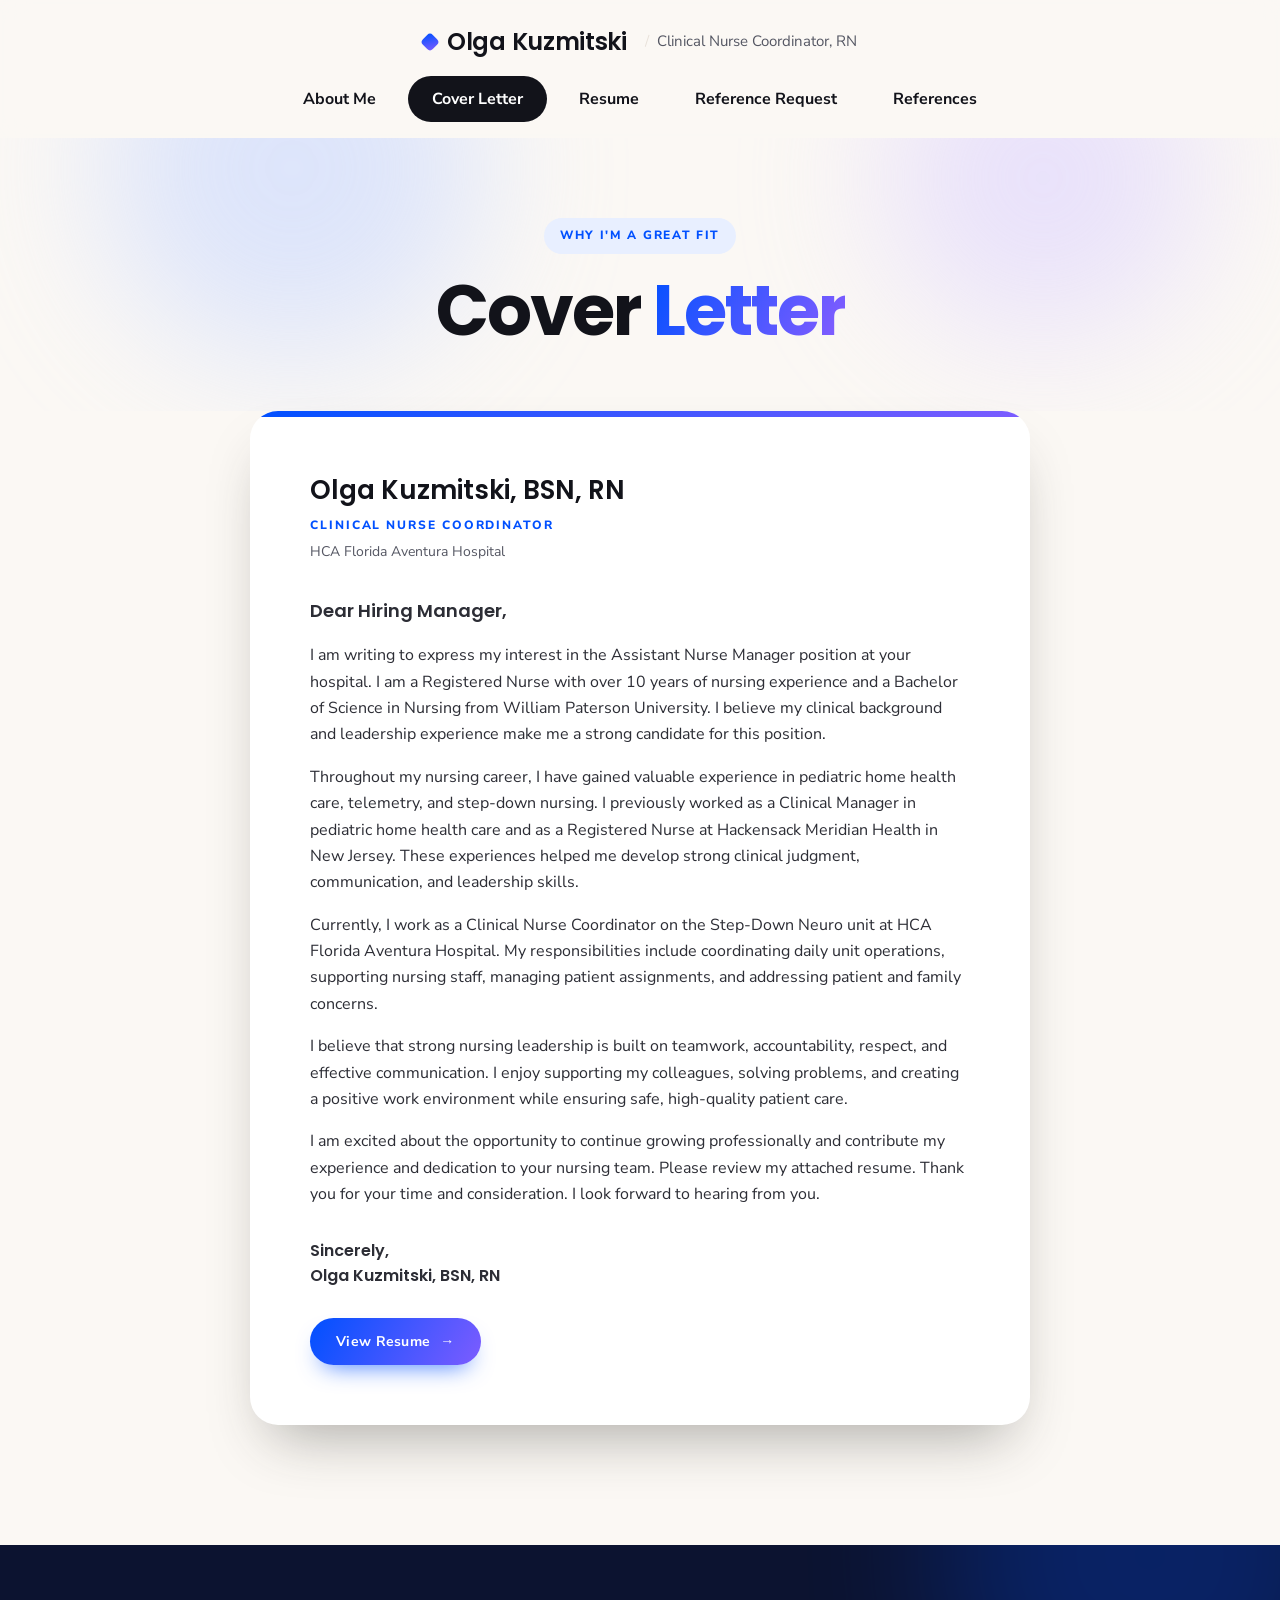
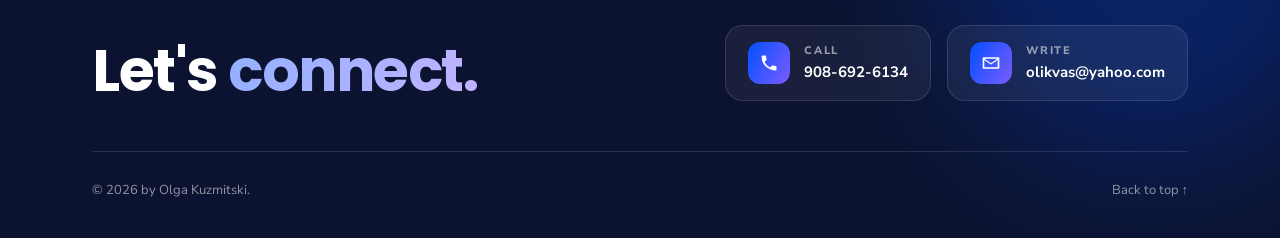
==== commit e9d0aae0: "Add real contact info to footer; remove cover letter image and LinkedIn button Co-Authored-By: Claud" ====
--- a/cover-letter.html
+++ b/cover-letter.html
@@ -38,7 +38,7 @@
 
     <section class="section">
       <div class="container">
-        <div class="letter-card with-art reveal">
+        <div class="letter-card narrow reveal">
           <div class="letter">
             <h2>Olga Kuzmitski, BSN, RN</h2>
             <div class="role-line">Clinical Nurse Coordinator</div>
@@ -52,9 +52,6 @@
             <p class="signature">Sincerely,<br>Olga Kuzmitski, BSN, RN</p>
             <a class="btn" href="resume.html" style="margin-top:14px">View Resume <span class="arrow">→</span></a>
           </div>
-          <div class="art-col">
-            <img class="art" src="images/cover-letter.jpg" alt="">
-          </div>
         </div>
       </div>
     </section>
@@ -66,13 +63,13 @@
       <div class="footer-top">
         <h2>Let's <span class="light">connect.</span></h2>
         <div class="contact-cards">
-          <a class="contact-card" href="tel:5555555555">
+          <a class="contact-card" href="tel:9086926134">
             <span class="ic"><svg viewBox="0 0 24 24"><path d="M6.6 10.8a15.1 15.1 0 0 0 6.6 6.6l2.2-2.2a1 1 0 0 1 1-.25c1.1.37 2.3.57 3.6.57a1 1 0 0 1 1 1V20a1 1 0 0 1-1 1A17 17 0 0 1 3 4a1 1 0 0 1 1-1h3.5a1 1 0 0 1 1 1c0 1.25.2 2.45.57 3.57a1 1 0 0 1-.25 1z"/></svg></span>
-            <span><span class="label">Call</span><span class="value">555-555-5555</span></span>
+            <span><span class="label">Call</span><span class="value">908-692-6134</span></span>
           </a>
-          <a class="contact-card" href="mailto:your.email@example.com">
+          <a class="contact-card" href="mailto:olikvas@yahoo.com">
             <span class="ic"><svg viewBox="0 0 24 24"><path d="M3 5h18a1 1 0 0 1 1 1v12a1 1 0 0 1-1 1H3a1 1 0 0 1-1-1V6a1 1 0 0 1 1-1zm1.4 2L12 12.2 19.6 7zM20 8.4l-7.4 5.1a1 1 0 0 1-1.2 0L4 8.4V17h16z"/></svg></span>
-            <span><span class="label">Write</span><span class="value">your.email@example.com</span></span>
+            <span><span class="label">Write</span><span class="value">olikvas@yahoo.com</span></span>
           </a>
         </div>
       </div>
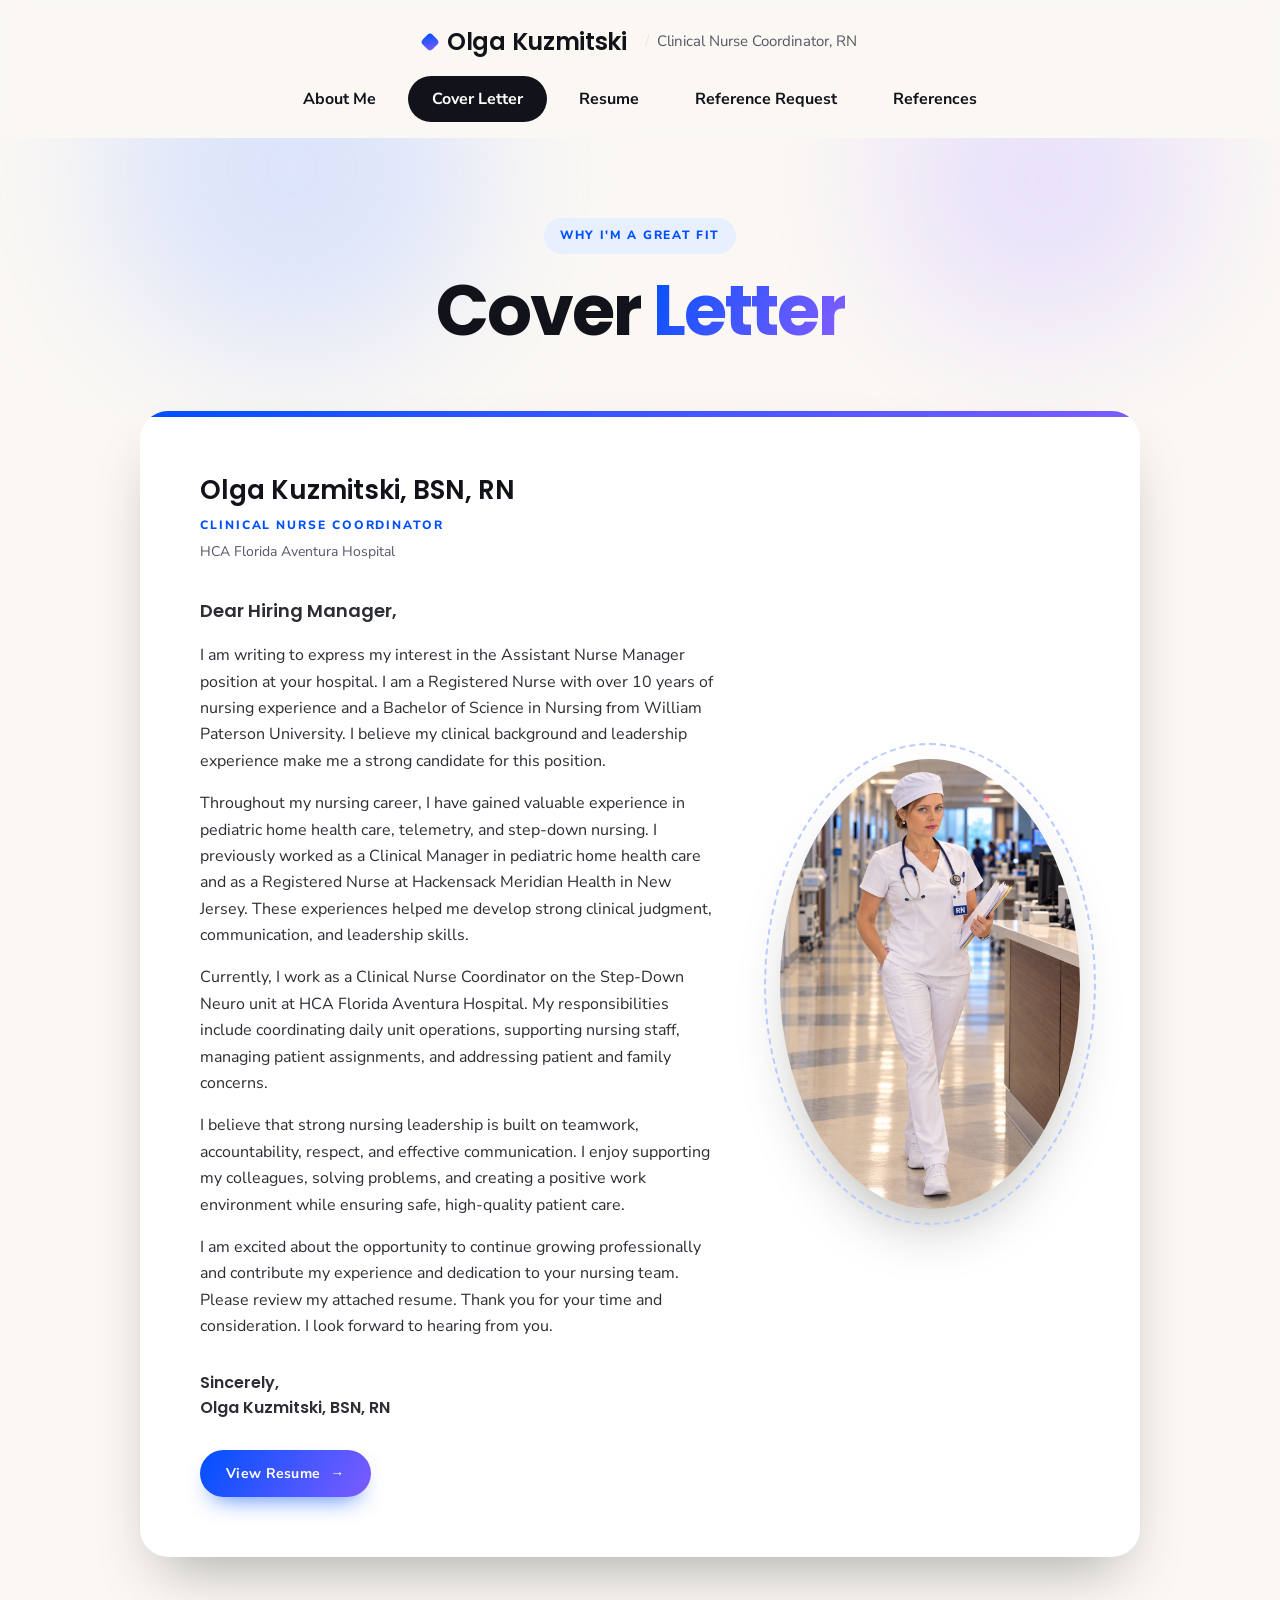
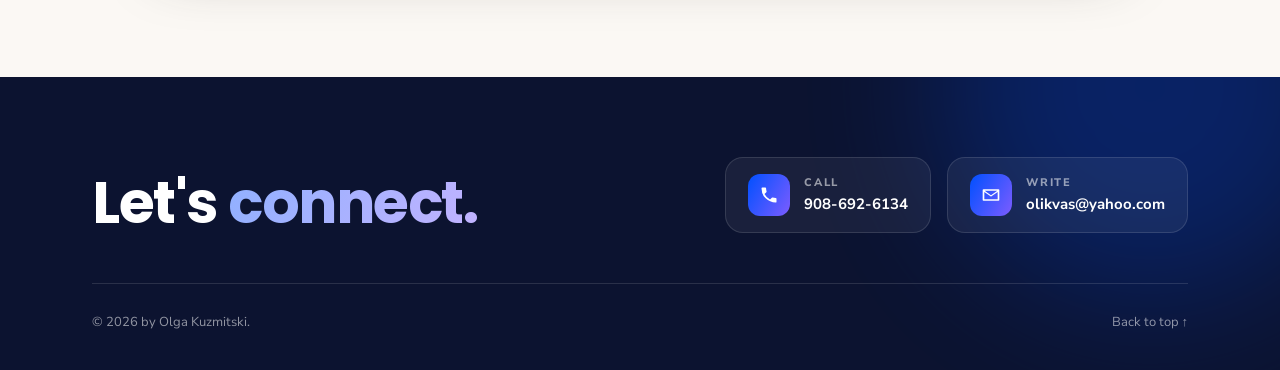
==== commit 048cd5d7: "Add full-length photo to cover letter page Co-Authored-By: Claude Opus 5.5 (1M context) <noreply@ant" ====
--- a/cover-letter.html
+++ b/cover-letter.html
@@ -8,7 +8,7 @@
   <link rel="preconnect" href="https://fonts.googleapis.com">
   <link rel="preconnect" href="https://fonts.gstatic.com" crossorigin>
   <link href="https://fonts.googleapis.com/css2?family=Nunito+Sans:wght@400;600;700;800&family=Poppins:wght@500;600;700&display=swap" rel="stylesheet">
-  <link rel="stylesheet" href="style.css?v=5">
+  <link rel="stylesheet" href="style.css?v=6">
 </head>
 <body>
   <header class="site-header" id="top">
@@ -38,7 +38,7 @@
 
     <section class="section">
       <div class="container">
-        <div class="letter-card narrow reveal">
+        <div class="letter-card with-art reveal">
           <div class="letter">
             <h2>Olga Kuzmitski, BSN, RN</h2>
             <div class="role-line">Clinical Nurse Coordinator</div>
@@ -51,6 +51,9 @@
             <p>I am excited about the opportunity to continue growing professionally and contribute my experience and dedication to your nursing team. Please review my attached resume. Thank you for your time and consideration. I look forward to hearing from you.</p>
             <p class="signature">Sincerely,<br>Olga Kuzmitski, BSN, RN</p>
             <a class="btn" href="resume.html" style="margin-top:14px">View Resume <span class="arrow">→</span></a>
+          </div>
+          <div class="art-col">
+            <img class="art tall" src="images/fullShot.png" alt="Olga Kuzmitski, RN">
           </div>
         </div>
       </div>
@@ -79,6 +82,6 @@
       </div>
     </div>
   </footer>
-  <script src="script.js?v=5"></script>
+  <script src="script.js?v=6"></script>
 </body>
 </html>
--- a/style.css
+++ b/style.css
@@ -240,6 +240,8 @@
 .art-col { position: relative; align-self: center; }
 .art-col::before { content: ""; position: absolute; inset: -16px; border-radius: 50%; border: 2px dashed #b9cbff; }
 .art { width: 100%; aspect-ratio: 300 / 380; border-radius: 50%; object-fit: cover; box-shadow: var(--shadow-lg); }
+/* Full-length photo: oval matches the photo's 2:3 shape so head and feet stay in view */
+.art.tall { aspect-ratio: 2 / 3; }
 
 /* ===== References ===== */
 .refs-banner { position: relative; border-radius: 28px; overflow: hidden; height: 240px; margin-bottom: 44px; box-shadow: var(--shadow); }
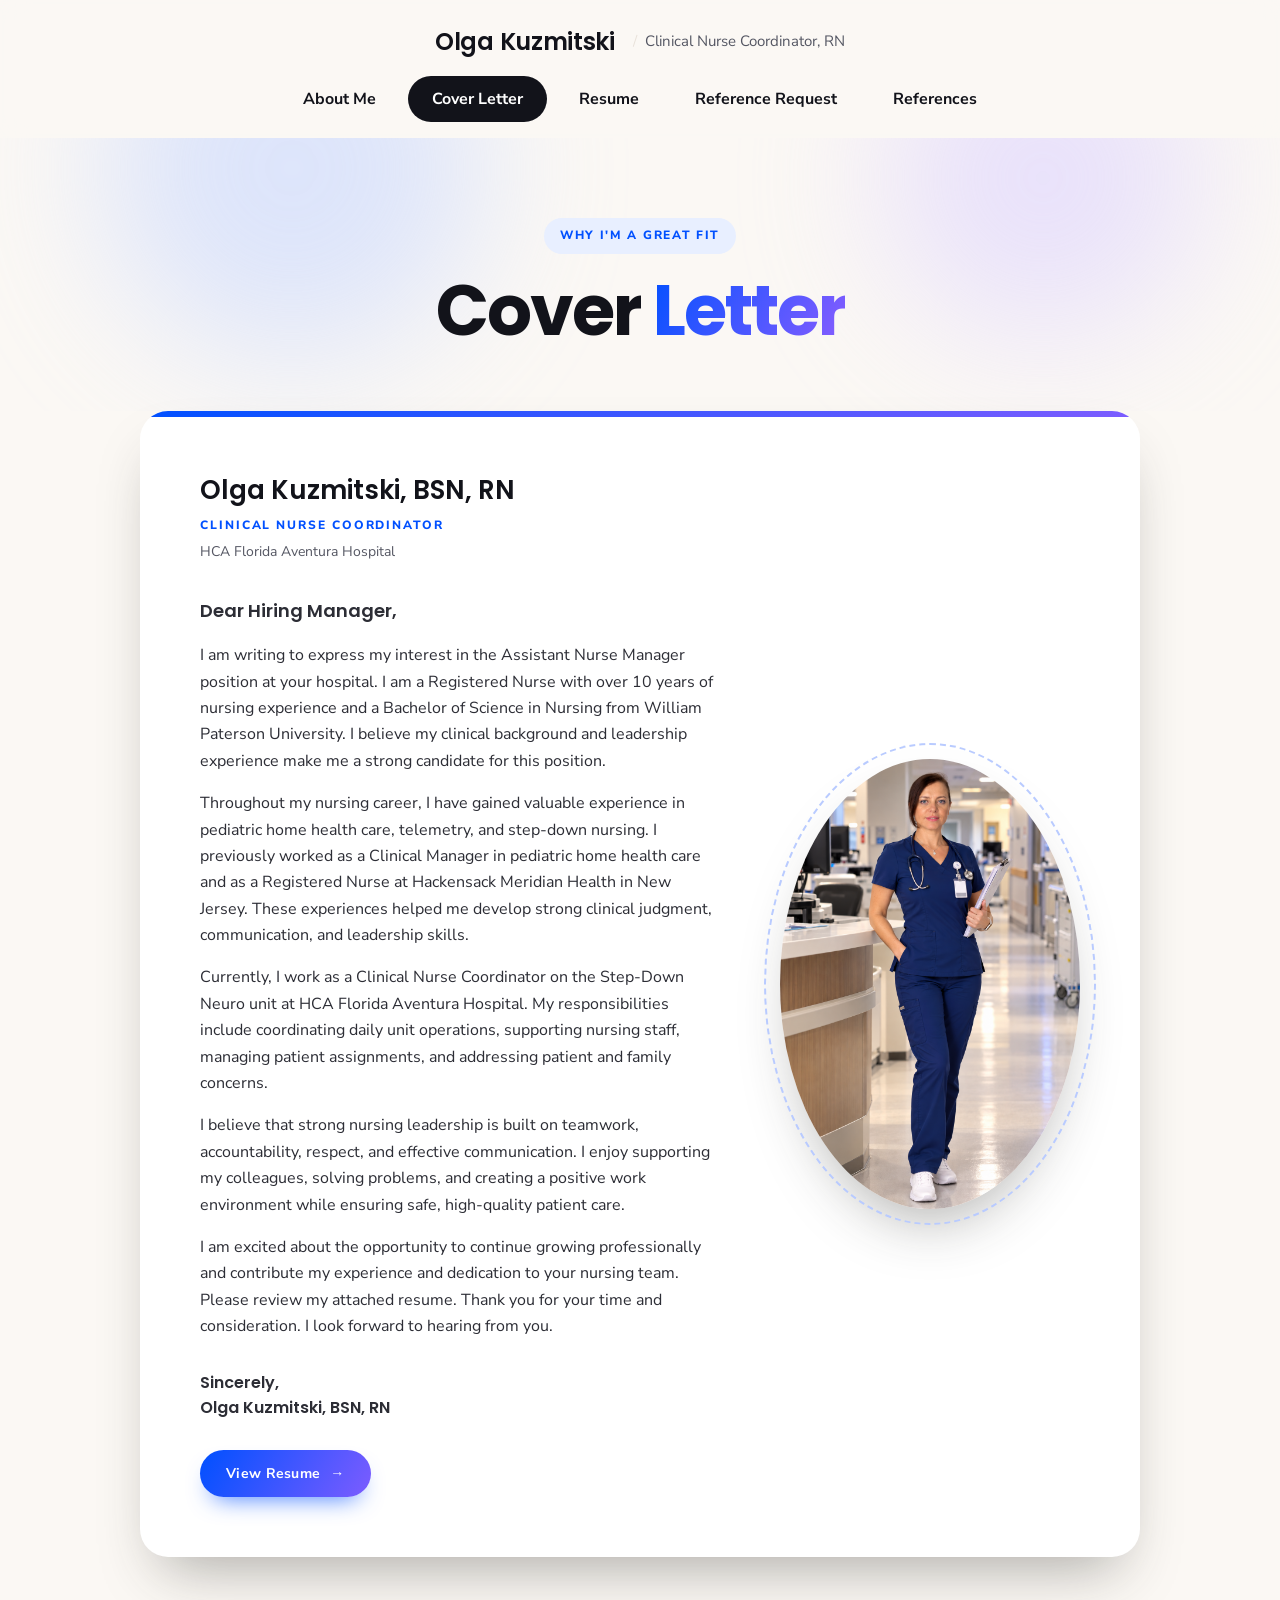
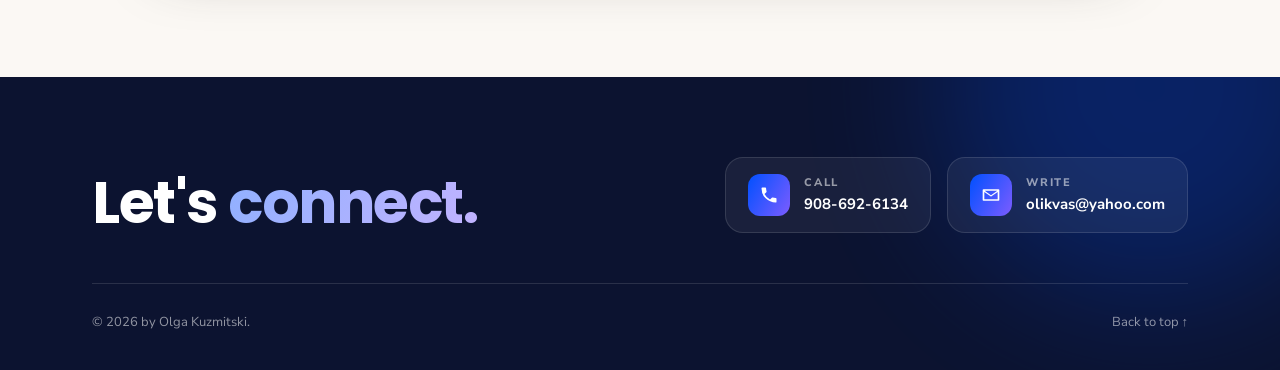
==== commit e2149c65: "Remove header diamond and About Me label above Hello Co-Authored-By: Claude Opus 5.5 (1M context) <n" ====
--- a/cover-letter.html
+++ b/cover-letter.html
@@ -8,7 +8,7 @@
   <link rel="preconnect" href="https://fonts.googleapis.com">
   <link rel="preconnect" href="https://fonts.gstatic.com" crossorigin>
   <link href="https://fonts.googleapis.com/css2?family=Nunito+Sans:wght@400;600;700;800&family=Poppins:wght@500;600;700&display=swap" rel="stylesheet">
-  <link rel="stylesheet" href="style.css?v=6">
+  <link rel="stylesheet" href="style.css?v=8">
 </head>
 <body>
   <header class="site-header" id="top">
@@ -82,6 +82,6 @@
       </div>
     </div>
   </footer>
-  <script src="script.js?v=6"></script>
+  <script src="script.js?v=8"></script>
 </body>
 </html>
--- a/style.css
+++ b/style.css
@@ -55,7 +55,6 @@
   display: flex; align-items: center; gap: 10px;
   font-family: var(--heading-font); font-weight: 600; font-size: 24px; letter-spacing: -.3px;
 }
-.brand-name::before { content: ""; width: 14px; height: 14px; border-radius: 4px; background: var(--grad); transform: rotate(45deg); }
 .brand-tag { font-size: 15px; color: var(--ink-soft); }
 .brand-tag::before { content: "/"; margin-right: 8px; color: var(--line); }
 
@@ -248,7 +247,7 @@
 .refs-banner img { width: 100%; height: 100%; object-fit: cover; }
 .refs-banner::after { content: ""; position: absolute; inset: 0; background: linear-gradient(90deg, rgba(12,19,48,.55), rgba(12,19,48,0) 60%); }
 .refs-banner p { position: absolute; left: 40px; bottom: 34px; z-index: 1; color: var(--white); font: 600 24px/1.3 var(--heading-font); max-width: 380px; }
-.ref-grid { display: grid; grid-template-columns: repeat(3, 1fr); gap: 24px; }
+.ref-grid { display: grid; grid-template-columns: repeat(2, 1fr); gap: 24px; }
 .ref-card { background: var(--white); border-radius: var(--radius); box-shadow: var(--shadow); padding: 28px; transition: transform .3s, box-shadow .3s; }
 .ref-card:hover { transform: translateY(-4px); box-shadow: var(--shadow-lg); }
 .ref-top { display: flex; gap: 14px; align-items: center; margin-bottom: 16px; }
